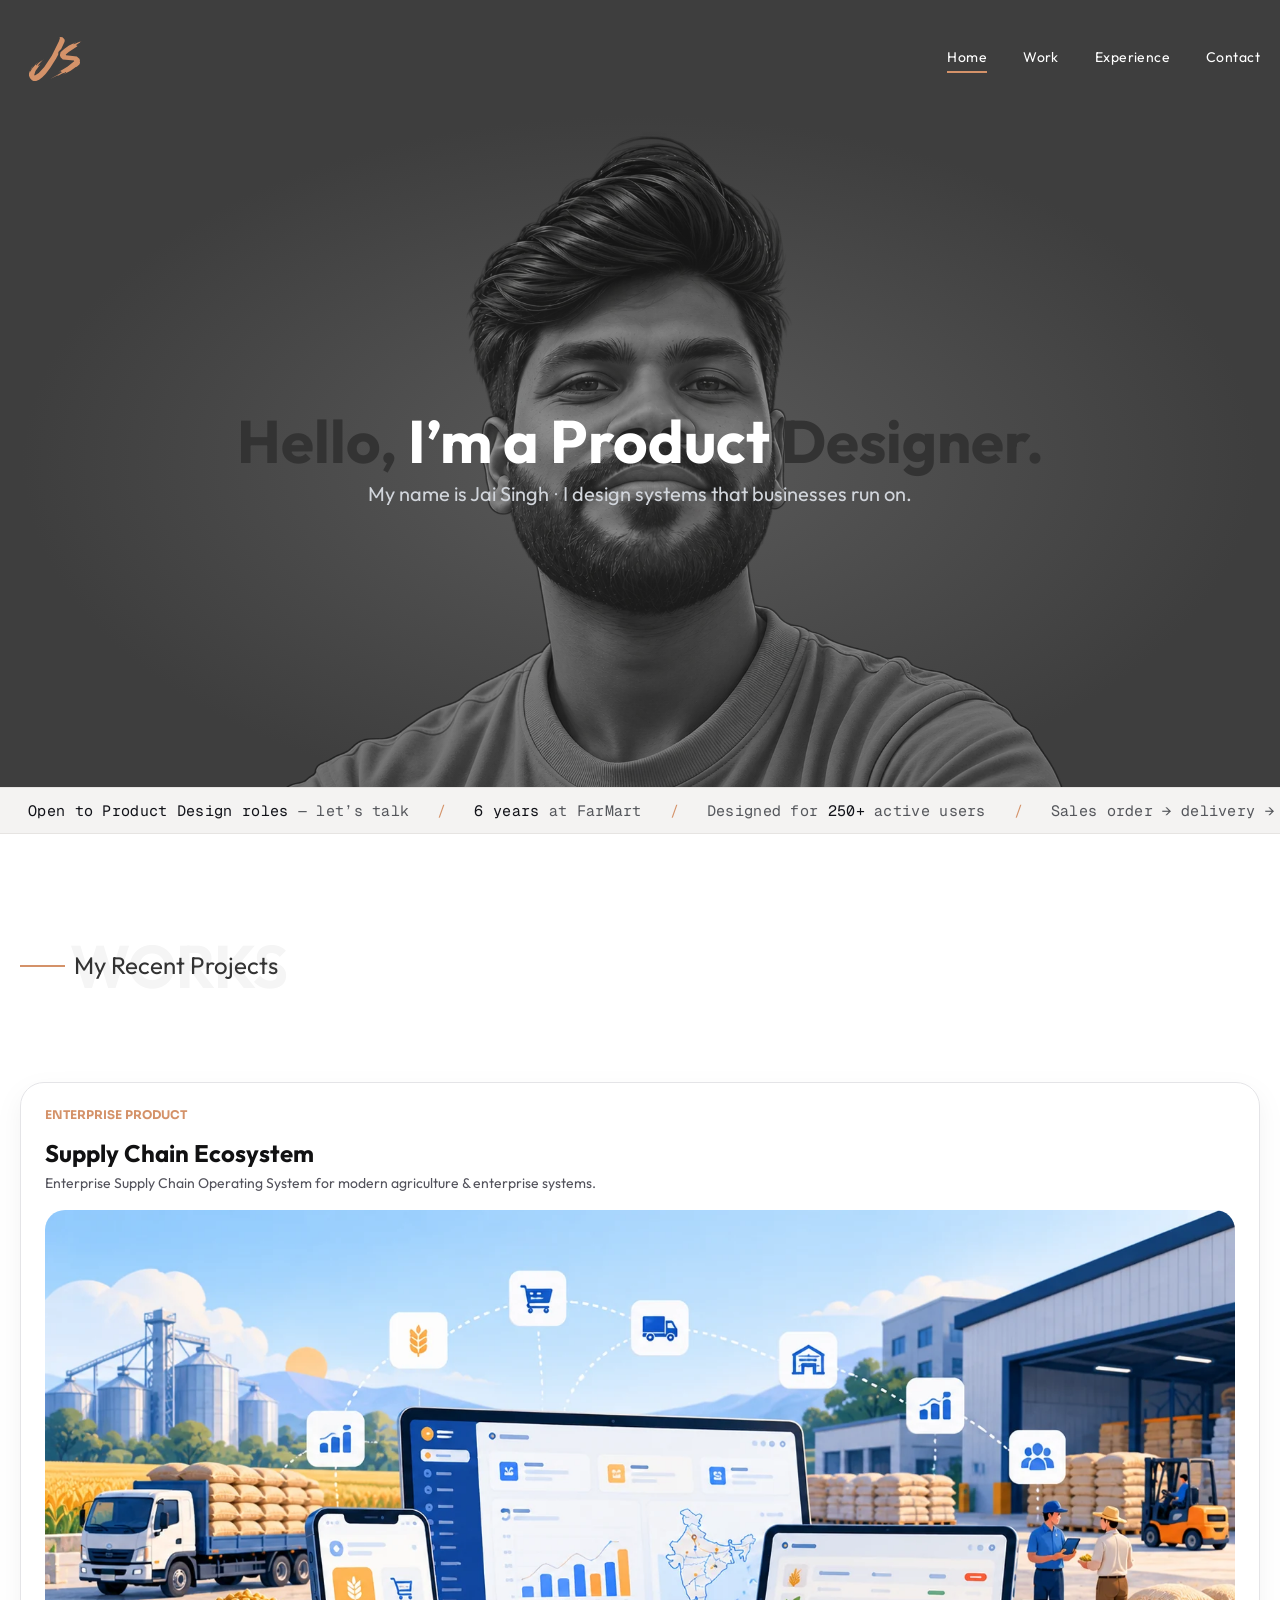
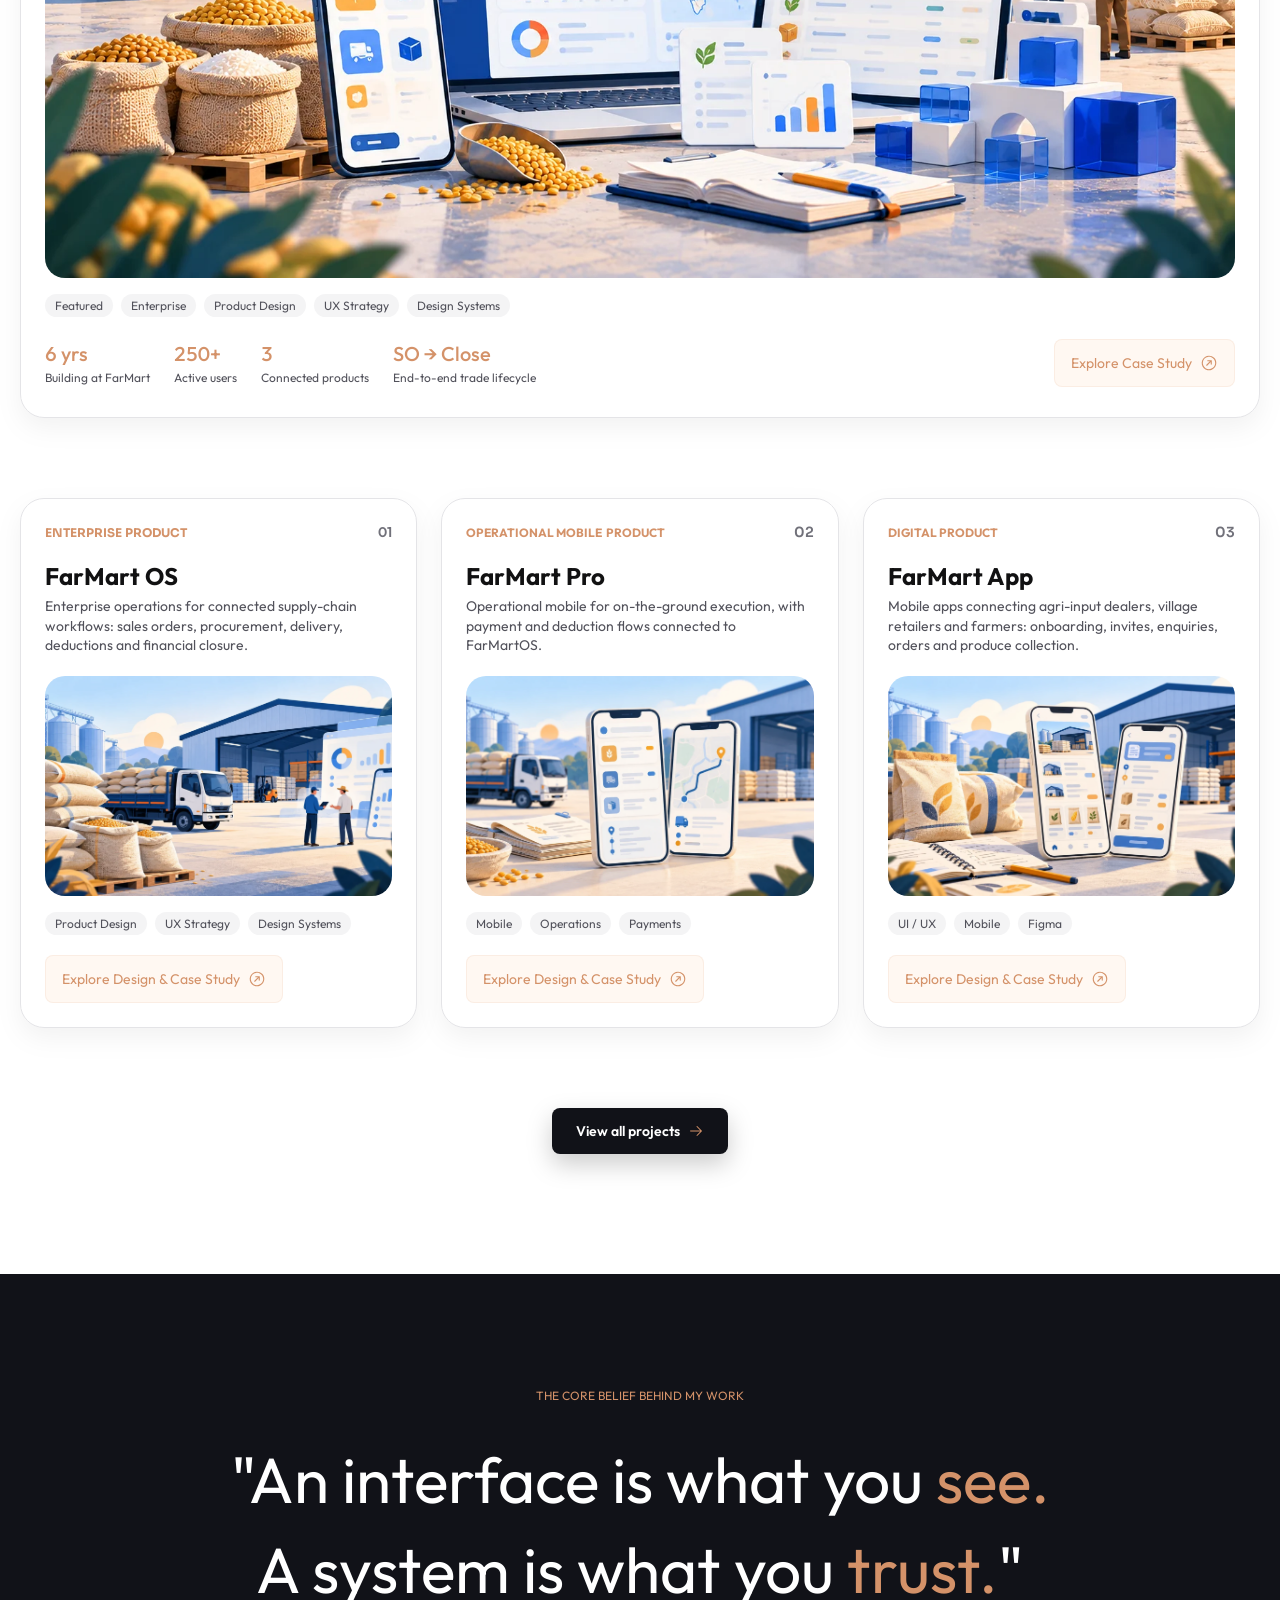
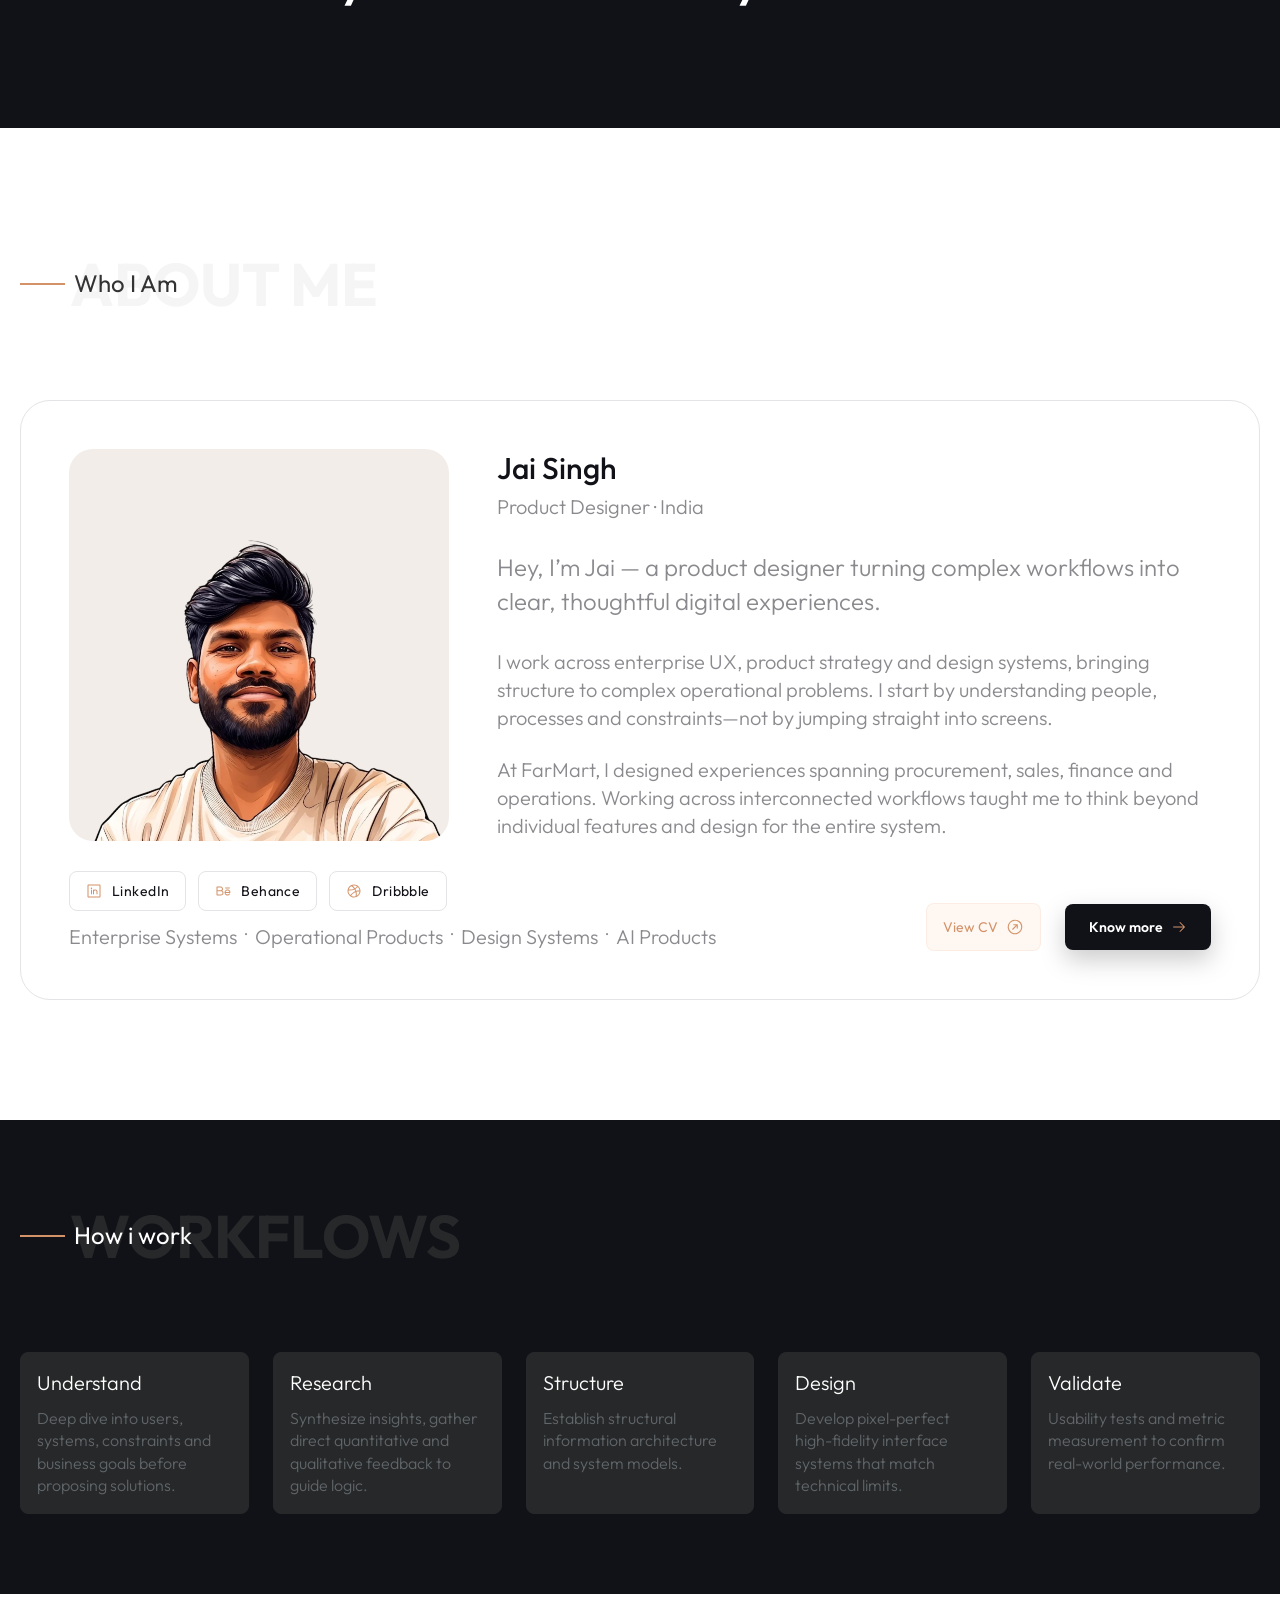
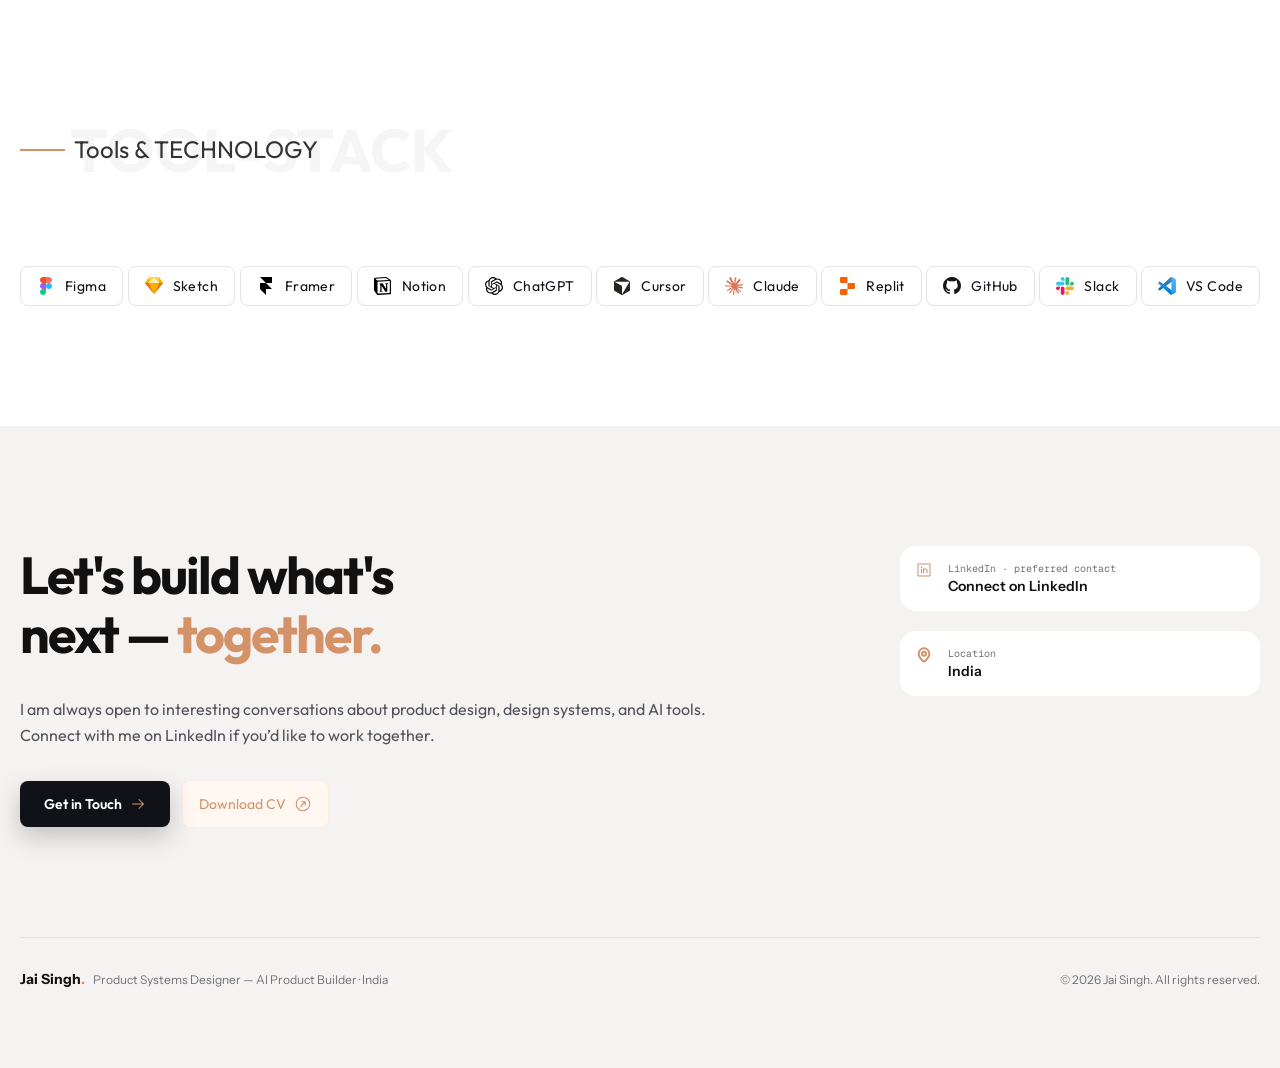
==== index.html @ 01c885a2 "Add files via upload" ====
<!doctype html><html><head><meta charset=utf8><meta name=viewport content="width=device-width,initial-scale=1,viewport-fit=cover"><style>:root{color-scheme:light;box-sizing:border-box;padding-top:env(safe-area-inset-top,0px);padding-bottom:env(safe-area-inset-bottom,0px)}html{scroll-padding-top:env(safe-area-inset-top,0px)}body{margin:0;padding:0;font:14px -apple-system,BlinkMacSystemFont,sans-serif;background:#fff;color:#000}img{max-width:100%}[hidden]:not([hidden=until-found i]){display:none!important}</style></head><body>
<title>Jai Singh Portfolio</title>
<meta name="claude:viewport-fit-sides" content="cover">
<meta name="description" content="Jai Singh — Product Designer. I design systems that businesses run on.">
<link rel="preconnect" href="https://fonts.googleapis.com">
<link rel="preconnect" href="https://fonts.gstatic.com" crossorigin>
<link rel="stylesheet" href="https://fonts.googleapis.com/css2?family=Outfit:wght@300;400;500;600;700&family=Sora:wght@600;700&family=Instrument+Sans:wght@400;600;700&family=Geist+Mono:wght@400&display=swap">
<style>
/* Layout: built 1:1 from the Figma "Desktop" frame (1440px). 1240px content column,
   120px between sections, full-bleed dark bands. Narrower screens reflow. */
:root {
  color-scheme: light;
  --white: #ffffff;
  --ink: #111218;
  --ink-2: #111112;
  --accent: #d49269;
  --accent-tint: #fff8f2;
  --accent-line: rgba(212,146,105,0.11);
  --hero-1: #5a5a5a;
  --hero-2: #3e3e3e;
  --hero-dim: #333333;
  --hero-sub: #d1d5db;
  --ghost: #f5f5f5;
  --ghost-dark: #272829;
  --text: #52525b;
  --muted: #71717a;
  --label: rgba(60,60,67,0.6);
  --line: #e4e4e7;
  --pill: #f4f4f5;
  --photo-bg: #f2ede9;
  --step-body: #606569;
  --footer-bg: #f5f3f1;

  --f-ui: "Outfit", "Helvetica Neue", Arial, sans-serif;
  --f-sora: "Sora", "Outfit", "Helvetica Neue", Arial, sans-serif;
  --f-inst: "Instrument Sans", "Helvetica Neue", Arial, sans-serif;
  --f-mono: "Geist Mono", ui-monospace, "SFMono-Regular", Menlo, monospace;

  --content: 1240px;
  --gap-section: 120px;
}

* { box-sizing: border-box; }
html { scroll-behavior: smooth; }
@media (prefers-reduced-motion: reduce) { html { scroll-behavior: auto; } * { transition: none !important; animation: none !important; } }
body { background: var(--white); color: var(--ink); font-family: var(--f-ui); overflow-x: hidden; -webkit-font-smoothing: antialiased; }
p { margin: 0; }
a { color: inherit; text-decoration: none; }
img { display: block; max-width: 100%; }
:focus-visible { outline: 2px solid var(--accent); outline-offset: 3px; border-radius: 4px; }

.wrap {
  width: 100%;
  max-width: calc(var(--content) + 2 * max(16px, env(safe-area-inset-left, 0px)));
  margin-inline: auto;
  padding-left: max(16px, env(safe-area-inset-left, 0px));
  padding-right: max(16px, env(safe-area-inset-right, 0px));
}

.page { display: flex; flex-direction: column; gap: var(--gap-section); position: relative; }

/* ---------- Hero ---------- */
.hero { position: relative; height: 810px; }
.hero-bg {
  position: absolute; inset: 0; overflow: hidden;
  background: radial-gradient(617.778px 347.5px at 50% 462.5px, var(--hero-1) 0%, var(--hero-2) 100%);
}
.hero-portrait {
  position: absolute; top: 132px; left: 50%; transform: translateX(-50%);
  width: 878px; height: 789px; max-width: none;
  object-fit: cover; mix-blend-mode: soft-light; pointer-events: none;
}
.header { position: relative; z-index: 2; padding-top: 30px; }
.header-inner { display: flex; align-items: center; justify-content: space-between; }
.logo { position: relative; width: 74px; height: 55px; flex-shrink: 0; }
.logo img { position: absolute; inset: 13.1% 15.93% 7.74% 11.95%; width: auto; height: auto; }
.logo img { width: calc(100% - 15.93% - 11.95%); height: calc(100% - 13.1% - 7.74%); }
.nav { display: flex; align-items: center; gap: 36px; }
.nav a {
  height: 30px; display: flex; align-items: center;
  font-size: 14px; letter-spacing: 0.42px; color: var(--white); text-transform: capitalize;
  border-bottom: 2px solid transparent; transition: border-color .2s, opacity .2s;
}
.nav a:hover { opacity: .8; }
.nav a.is-active { border-bottom-color: var(--accent); opacity: 1; }

.hero-text {
  position: absolute; z-index: 1; left: 0; right: 0; top: 405px;
  display: flex; flex-direction: column; align-items: center; text-align: center;
  padding-inline: 16px;
}
.hero-title { font-weight: 700; font-size: 60px; line-height: 1.2; color: var(--hero-dim); white-space: nowrap; margin: 0; }
.hero-title span { color: var(--white); }
.hero-sub {
  margin-top: 3px; display: flex; flex-wrap: wrap; justify-content: center; align-items: center; gap: 6px;
  color: var(--hero-sub); line-height: 1.4; font-size: 20px;
}
.hero-sub .dot { font-size: 16px; }

.ticker { position: absolute; z-index: 3; left: 0; right: 0; top: 787px; height: 47px; overflow: hidden; }
.ticker { background: #f4f3f2; border-block: 1px solid #e6e4e2; display: flex; align-items: center; }
.ticker-track { display: flex; flex-shrink: 0; width: max-content; animation: ticker-run 48s linear infinite; }
.ticker:hover .ticker-track { animation-play-state: paused; }
.ticker-group { display: flex; align-items: center; flex-shrink: 0; }
.ticker-item { font-family: var(--f-mono); font-size: 15px; letter-spacing: 0.3px; color: #55575c; white-space: nowrap; padding-inline: 28px; }
.ticker-item b { font-weight: 400; color: var(--ink); }
.ticker-sep { color: var(--accent); font-family: var(--f-mono); font-size: 15px; }
@keyframes ticker-run { from { transform: translateX(0); } to { transform: translateX(-50%); } }
@media (max-width: 600px) { .ticker-item { font-size: 13px; padding-inline: 18px; } }

/* ---------- Section heading (ghost word + line + subtitle) ---------- */
.sec-head { position: relative; height: 72px; overflow: visible; }
.sec-head .ghost { position: absolute; left: 50px; top: 0; font-weight: 700; font-size: 60px; line-height: 1.2; color: var(--ghost); white-space: nowrap; margin: 0; }
.sec-head .rule { position: absolute; left: 0; top: 35px; width: 45px; height: 2px; }
.sec-head .sub { position: absolute; left: 54px; top: 19px; font-size: 24px; line-height: 1.4; color: var(--hero-dim); white-space: nowrap; }
.dark .sec-head .ghost { color: var(--ghost-dark); }
.dark .sec-head .sub { color: var(--white); }

.stack-80 { display: flex; flex-direction: column; gap: 80px; }

/* ---------- Project cards ---------- */
.card {
  background: var(--white); border: 1px solid var(--line); border-radius: 24px; padding: 24px;
  filter: drop-shadow(0 10px 12px rgba(0,0,0,0.05));
}
.featured { display: flex; flex-direction: column; gap: 16px; }
.eyebrow { font-family: var(--f-ui); font-weight: 700; font-size: 12px; text-transform: uppercase; color: var(--accent); white-space: pre; }
.eyebrow.sora { font-family: var(--f-sora); }
.card-info { display: flex; flex-direction: column; gap: 6px; }
.card-title { font-weight: 700; font-size: 24px; color: var(--ink-2); margin: 0; }
.card-desc { font-size: 14px; line-height: 1.4; color: var(--text); }
.shot { border-radius: 20px; overflow: hidden; background: var(--pill); }
.shot img { width: 100%; height: 100%; object-fit: cover; transition: transform .5s ease; }
.card:hover .shot img { transform: scale(1.025); }
.shot-featured { aspect-ratio: 1191 / 669; max-width: 100%; }
.shot-sm { height: 220px; }
.tags { display: flex; flex-wrap: wrap; gap: 8px; }
.tag { background: var(--pill); padding: 4px 10px; border-radius: 100px; font-size: 12px; color: var(--text); white-space: nowrap; }

.featured-foot { display: flex; align-items: center; gap: 16px; }
.impact { flex: 1 0 0; min-width: 0; display: flex; flex-wrap: wrap; gap: 24px; padding-block: 8px; }
.impact div { display: flex; flex-direction: column; gap: 4px; white-space: nowrap; }
.impact b { font-weight: 500; font-size: 20px; color: var(--accent); }
.impact span { font-size: 12px; color: var(--text); }

.btn-soft {
  display: inline-flex; align-items: center; justify-content: center; gap: 8px; flex-shrink: 0;
  background: var(--accent-tint); border: 1px solid var(--accent-line); border-radius: 8px;
  padding: 14px 16px; font-size: 14px; color: var(--accent); white-space: nowrap;
  transition: background-color .2s, border-color .2s;
}
.btn-soft:hover { background: #fdeee1; border-color: rgba(212,146,105,0.35); }
.btn-soft img { width: 18px; height: 18px; transition: transform .2s; }
.btn-soft:hover img { transform: rotate(45deg); }

.btn-dark {
  display: inline-flex; align-items: center; justify-content: center; gap: 8px; flex-shrink: 0;
  background: var(--ink); border-radius: 8px; padding: 14px 24px;
  font-weight: 600; font-size: 14px; color: var(--white); white-space: nowrap;
  filter: drop-shadow(0 10px 12px rgba(0,0,0,0.2)); transition: transform .2s;
}
.btn-dark img { width: 16px; height: 16px; transition: transform .2s; }
.btn-dark:hover img { transform: translateX(3px); }
.btn-dark:active { transform: translateY(1px); }

.grid3 { display: grid; grid-template-columns: repeat(3, minmax(0,1fr)); gap: 24px; }
.grid3 .card { display: flex; flex-direction: column; justify-content: space-between; min-height: 530px; }
.card-head { display: flex; justify-content: space-between; align-items: center; }
.num { font-weight: 600; font-size: 14px; color: var(--muted); }
.num.sora { font-family: var(--f-sora); }
.media-block { display: flex; flex-direction: column; gap: 16px; }
.grid3 .btn-soft { align-self: flex-start; }
.center { display: flex; justify-content: center; }

/* ---------- Quote band ---------- */
.quote { background: var(--ink); min-height: 454px; display: flex; align-items: center; }
.quote .wrap { display: flex; flex-direction: column; align-items: center; gap: 32px; padding-block: 80px; text-align: center; }
.quote .label { font-size: 12px; text-transform: uppercase; color: var(--accent); }
.quote blockquote { margin: 0; font-size: 72px; line-height: 1.4; color: var(--white); text-wrap: balance; }
.quote blockquote em { font-style: normal; color: var(--accent); }

/* ---------- About ---------- */
.about-card { border: 1px solid var(--line); border-radius: 30px; padding: 48px; display: flex; flex-direction: column; gap: 30px; background: var(--white); }
.about-top { display: flex; gap: 48px; align-items: flex-start; }
.photo { position: relative; width: 380px; height: 392px; max-width: 100%; flex-shrink: 0; border-radius: 24px; overflow: hidden; background: var(--photo-bg); isolation: isolate; }
.photo-clip { position: absolute; top: 18px; left: 0; right: 0; bottom: 0; overflow: hidden; }
.photo-rot { position: absolute; left: -118.734px; top: -84.973px; width: 585.855px; height: 618.344px; display: flex; align-items: center; justify-content: center; }
.photo-rot > div { flex: none; width: 517.167px; height: 554.974px; border-radius: 28px; overflow: hidden; transform: rotate(7.58deg); position: relative; }
.photo-rot img { position: absolute; left: 0; top: -15.69%; width: 100%; height: 124.28%; max-width: none; }

.about-text { flex: 1 0 0; min-width: 0; display: flex; flex-direction: column; gap: 30px; }
.profile { display: flex; flex-direction: column; gap: 6px; }
.profile h3 { margin: 0; font-weight: 500; font-size: 30px; color: var(--ink); }
.profile p { font-weight: 300; font-size: 20px; line-height: 1.4; color: var(--label); }
.intro { font-weight: 300; font-size: 24px; line-height: 1.4; color: var(--label); }
.paras { display: flex; flex-direction: column; gap: 24px; font-weight: 300; font-size: 20px; line-height: 1.4; color: var(--label); }

.about-foot { display: flex; align-items: flex-end; justify-content: space-between; gap: 24px; }
.about-foot-left { flex: 1 0 0; min-width: 0; display: flex; flex-direction: column; gap: 12px; }
.socials { max-width: 100%; display: flex; flex-wrap: wrap; justify-content: flex-start; gap: 12px; }
.about-foot .cv-ctas { gap: 24px; flex-shrink: 0; }
.chip {
  display: inline-flex; align-items: center; gap: 10px; height: 40px; padding-inline: 16px;
  background: var(--white); border: 1px solid var(--line); border-radius: 8px;
  font-size: 14px; letter-spacing: 0.42px; color: var(--ink); text-transform: capitalize; white-space: nowrap;
  transition: border-color .2s;
}
a.chip:hover { border-color: var(--accent); }
.chip img { width: 16px; height: 16px; }
.focus-list { display: flex; flex-wrap: wrap; gap: 8px; line-height: 1.4; color: var(--label); }
.focus-list span { font-weight: 300; font-size: 20px; white-space: nowrap; }
.focus-list i { font-style: normal; font-size: 16px; }

/* ---------- Workflows band ---------- */
.dark { background: var(--ink); }
.dark > .wrap { padding-block: 80px; }
.steps { display: flex; gap: 24px; align-items: stretch; }
.step { flex: 1 0 0; min-width: 0; background: var(--ghost-dark); border: 1px solid var(--ghost-dark); border-radius: 8px; padding: 16px; display: flex; flex-direction: column; gap: 10px; font-weight: 300; line-height: 1.4; }
.step h4 { margin: 0; font-weight: 300; font-size: 24px; color: var(--white); }
.step p { font-size: 20px; color: var(--step-body); }

/* ---------- Tool stack ---------- */
.tools { display: flex; flex-wrap: wrap; justify-content: space-between; gap: 40px 4px; }

/* ---------- Footer ---------- */
.footer { background: var(--footer-bg); }
.footer > .wrap { padding-block: 120px 80px; display: flex; flex-direction: column; gap: 80px; }
.cta { display: flex; justify-content: space-between; align-items: flex-start; gap: 40px; }
.cta-left { width: 742px; max-width: 100%; display: flex; flex-direction: column; gap: 32px; align-items: flex-start; }
.cta h2 { margin: 0; font-family: var(--f-ui); font-weight: 700; font-size: 52px; line-height: 1.15; letter-spacing: -2px; color: var(--ink-2); text-wrap: balance; }
.cta h2 em { font-style: normal; color: var(--accent); }
.cta-copy { font-size: 16px; line-height: 1.6; color: var(--text); }
.contacts { width: 360px; max-width: 100%; display: flex; flex-direction: column; gap: 20px; flex-shrink: 0; }
.contact { background: var(--white); border-radius: 16px; padding: 16px; display: flex; gap: 16px; align-items: flex-start; }
.contact img { width: 16px; height: 16px; flex-shrink: 0; }
.contact div { display: flex; flex-direction: column; gap: 2px; min-width: 0; }
.contact small { font-family: var(--f-mono); font-size: 10px; color: var(--muted); }
a.contact { text-decoration: none; transition: box-shadow .2s; }
a.contact:hover { box-shadow: 0 0 0 1px var(--accent); }
.contact strong { font-family: var(--f-inst); font-weight: 600; font-size: 14px; color: var(--ink-2); overflow-wrap: anywhere; user-select: all; }
.bottom-bar { border-top: 1px solid var(--line); padding-top: 32px; display: flex; justify-content: space-between; align-items: center; gap: 12px 24px; flex-wrap: wrap; font-family: var(--f-inst); }
.bottom-bar .left { display: flex; gap: 8px; align-items: center; flex-wrap: wrap; }
.bottom-bar b { font-weight: 700; font-size: 14px; color: var(--ink-2); }
.bottom-bar b em { font-style: normal; color: var(--accent); }
.bottom-bar span { font-size: 12px; color: var(--muted); }

/* ---------- Motion (subtle; disabled by prefers-reduced-motion above) ---------- */
@keyframes rise { from { opacity: 0; transform: translateY(18px); } to { opacity: 1; transform: none; } }
@keyframes fade { from { opacity: 0; } to { opacity: 1; } }
@keyframes portrait-in { from { opacity: 0; transform: translateX(-50%) scale(1.04); } to { opacity: 1; transform: translateX(-50%) scale(1); } }
.header { animation: fade .9s ease both; }
.hero-portrait { animation: portrait-in 1.6s cubic-bezier(.2,.7,.2,1) both; }
.hero-title { animation: rise .9s cubic-bezier(.2,.7,.2,1) .25s both; }
.hero-sub { animation: rise .9s cubic-bezier(.2,.7,.2,1) .45s both; }
.ticker { animation: fade 1s ease .7s both; }
.reveal { opacity: 0; transform: translateY(22px); transition: opacity .8s cubic-bezier(.2,.7,.2,1), transform .8s cubic-bezier(.2,.7,.2,1); transition-delay: var(--d, 0ms); }
.reveal.in { opacity: 1; transform: none; }
.card { transition: transform .35s cubic-bezier(.2,.7,.2,1), opacity .8s cubic-bezier(.2,.7,.2,1); }
.card.reveal { transition: opacity .8s cubic-bezier(.2,.7,.2,1) var(--d, 0ms), transform .8s cubic-bezier(.2,.7,.2,1) var(--d, 0ms); }
.card.in:hover, .card:not(.reveal):hover { transform: translateY(-4px); transition-delay: 0ms; transition-duration: .35s; }
.step { transition: border-color .3s, background-color .3s; }
.step:hover { border-color: rgba(212,146,105,0.45); }
.tools .chip { transition: border-color .2s, transform .2s; }
.tools .chip:hover { border-color: var(--accent); }
.tools .chip { text-transform: none; }
.tools .chip img { width: 18px; height: 18px; object-fit: contain; }
.nav a { position: relative; }

/* ---------- CV actions ---------- */
.cv-ctas { display: flex; gap: 12px; flex-wrap: wrap; align-items: center; }
button.btn-soft { font-family: inherit; cursor: pointer; }
button.btn-soft[disabled] { opacity: .6; cursor: progress; }
.cv-status { font-size: 13px; color: var(--muted); min-height: 1em; margin-top: -16px; }

/* ---------- Responsive fixes (audit) ---------- */
.sec-head { max-width: 100%; overflow: hidden; }
@media (max-width: 380px) { .sec-head .ghost { font-size: 34px; top: 12px; } .sec-head .sub { font-size: 19px; } }

@media (max-width: 1280px) and (min-width: 901px) { .steps { display: grid !important; grid-template-columns: repeat(5, minmax(0, 1fr)); } .step { flex: none !important; } .step h4 { font-size: 20px; } .step p { font-size: 16px; } }
@media (max-width: 900px) { .steps { display: grid !important; grid-template-columns: minmax(0, 1fr); } .step { flex: none !important; } }

/* ---------- Narrower screens (not in the Figma frame; reflow only) ---------- */
@media (max-width: 1280px) {
  .steps { flex-wrap: wrap; }
  .step { flex: 1 1 200px; }
  .quote blockquote { font-size: clamp(30px, 5vw, 72px); }
}
@media (max-width: 1100px) {
  .about-top { flex-direction: column; }
  .grid3 { grid-template-columns: 1fr 1fr; }
  .featured-foot { flex-wrap: wrap; }
}
@media (max-width: 900px) {
  :root { --gap-section: 88px; }
  .hero { height: 640px; }
  .hero-portrait { width: min(878px, 130vw); height: auto; aspect-ratio: 878 / 789; top: 110px; }
  .hero-text { top: auto; bottom: 120px; }
  .hero-title { white-space: normal; font-size: clamp(34px, 6.6vw, 60px); text-wrap: balance; }
  .hero-sub { font-size: 17px; }
  .ticker { top: 617px; }
  .grid3 { grid-template-columns: minmax(0, 1fr); }
  .grid3 .btn-soft { white-space: normal; text-align: left; }
  .eyebrow { white-space: normal; }
  .grid3 .card { min-height: 0; gap: 24px; }
  .cta { flex-direction: column; }
  .cta h2 { font-size: clamp(36px, 7vw, 52px); letter-spacing: -1.5px; }
  .about-foot { flex-direction: column; align-items: flex-start; }
  .about-foot-left { flex: none; width: 100%; }
  .tools { justify-content: flex-start; gap: 12px 8px; }
}
@media (max-width: 600px) {
  .nav { gap: 12px; }
  .nav a { font-size: 12px; letter-spacing: 0.2px; }
  .logo { width: 56px; height: 42px; }
  .hero { height: 560px; }
  .ticker { top: 537px; }
  .sec-head .ghost { font-size: 44px; left: 40px; top: 6px; }
  .sec-head .sub { font-size: 21px; }
  .about-card { padding: 20px; border-radius: 24px; }
  .photo { width: 100%; }
  .intro { font-size: 20px; }
  .paras, .focus-list span, .profile p { font-size: 17px; }
  .step p { font-size: 17px; }
  .socials { justify-content: flex-start; }
  .dark > .wrap { padding-block: 64px; }
  .footer > .wrap { padding-block: 80px 48px; gap: 56px; }
  .card { padding: 18px; }
}
</style>

<div class="page" id="top">

  <!-- Hero -->
  <section class="hero" aria-label="Intro">
    <div class="hero-bg">
      <img class="hero-portrait" src="assets/hero-portrait.webp" alt="" width="878" height="789">
    </div>
    <header class="header wrap">
      <div class="header-inner">
        <a class="logo" href="#top" aria-label="Jai Singh — home"><img src="assets/logo.svg" alt=""></a>
        <nav class="nav" aria-label="Primary">
          <a href="#top" class="is-active" data-spy="top" aria-current="page">Home</a>
          <a href="#work" data-spy="work">Work</a>
          <a href="experience.html" data-spy="experience">Experience</a>
          <a href="#contact" data-spy="contact">Contact</a>
        </nav>
      </div>
    </header>
    <div class="hero-text">
      <h1 class="hero-title">Hello, <span>I’m a Product</span> Designer.</h1>
      <p class="hero-sub"><span>My name is Jai Singh</span><span class="dot">·</span><span>I design systems that businesses run on.</span></p>
    </div>
    <div class="ticker" role="marquee" aria-label="Open to Product Design roles — let’s talk / 6 years at FarMart / Designed for 250+ active users / Sales order → delivery → financial closure / Complex workflows, made clear / Design systems that scale / Enterprise UX for real operations / Systems over screens / Outcomes over outputs">
      <div class="ticker-track" aria-hidden="true">
        <div class="ticker-group"><span class="ticker-item"><b>Open to Product Design roles</b> — let’s talk</span><span class="ticker-sep">/</span><span class="ticker-item"><b>6 years</b> at FarMart</span><span class="ticker-sep">/</span><span class="ticker-item">Designed for <b>250+</b> active users</span><span class="ticker-sep">/</span><span class="ticker-item">Sales order → delivery → financial closure</span><span class="ticker-sep">/</span><span class="ticker-item">Complex workflows, made clear</span><span class="ticker-sep">/</span><span class="ticker-item">Design systems that scale</span><span class="ticker-sep">/</span><span class="ticker-item">Enterprise UX for real operations</span><span class="ticker-sep">/</span><span class="ticker-item">Systems over screens</span><span class="ticker-sep">/</span><span class="ticker-item">Outcomes over outputs</span><span class="ticker-sep">/</span></div><div class="ticker-group"><span class="ticker-item"><b>Open to Product Design roles</b> — let’s talk</span><span class="ticker-sep">/</span><span class="ticker-item"><b>6 years</b> at FarMart</span><span class="ticker-sep">/</span><span class="ticker-item">Designed for <b>250+</b> active users</span><span class="ticker-sep">/</span><span class="ticker-item">Sales order → delivery → financial closure</span><span class="ticker-sep">/</span><span class="ticker-item">Complex workflows, made clear</span><span class="ticker-sep">/</span><span class="ticker-item">Design systems that scale</span><span class="ticker-sep">/</span><span class="ticker-item">Enterprise UX for real operations</span><span class="ticker-sep">/</span><span class="ticker-item">Systems over screens</span><span class="ticker-sep">/</span><span class="ticker-item">Outcomes over outputs</span><span class="ticker-sep">/</span></div>
      </div>
    </div>
  </section>

  <!-- Works -->
  <section class="wrap stack-80" id="work">
    <div class="sec-head">
      <p class="ghost" aria-hidden="true">WORKS</p>
      <img class="rule" src="assets/line.svg" alt="">
      <h2 class="sub" style="margin:0;font-weight:400">My Recent Projects</h2>
    </div>

    <article class="card featured">
      <p class="eyebrow sora">Enterprise Product</p>
      <div class="card-info">
        <h3 class="card-title">Supply Chain Ecosystem</h3>
        <p class="card-desc">Enterprise Supply Chain Operating System for modern agriculture &amp; enterprise systems.</p>
      </div>
      <div class="shot shot-featured"><img src="assets/supply-chain.webp" alt="Supply chain ecosystem illustration: dashboards on laptop, tablet and phone in front of grain silos and a warehouse" width="1672" height="941" loading="lazy"></div>
      <div class="tags">
        <span class="tag">Featured</span><span class="tag">Enterprise</span><span class="tag">Product Design</span><span class="tag">UX Strategy</span><span class="tag">Design Systems</span>
      </div>
      <div class="featured-foot">
        <div class="impact">
          <div><b>6 yrs</b><span>Building at FarMart</span></div>
          <div><b>250+</b><span>Active users</span></div>
          <div><b>3</b><span>Connected products</span></div>
          <div><b>SO → Close</b><span>End-to-end trade lifecycle</span></div>
        </div>
        <a class="btn-soft" href="farmart-os.html">Explore Case Study <img src="assets/arrow-circle.svg" alt=""></a>
      </div>
    </article>

    <div class="grid3">
      <article class="card">
        <div class="card-head"><p class="eyebrow sora">Enterprise Product</p><span class="num">01</span></div>
        <div class="card-info">
          <h3 class="card-title">FarMart OS</h3>
          <p class="card-desc">Enterprise operations for connected supply-chain workflows: sales orders, procurement, delivery, deductions and financial closure.</p>
        </div>
        <div class="media-block">
          <div class="shot shot-sm"><img src="assets/farmart-os.webp" alt="FarMart OS illustration: warehouse loading bay with trucks and operators" width="1672" height="941" loading="lazy"></div>
          <div class="tags"><span class="tag">Product Design</span><span class="tag">UX Strategy</span><span class="tag">Design Systems</span></div>
        </div>
        <a class="btn-soft" href="farmart-os.html">Explore Design &amp; Case Study <img src="assets/arrow-circle-2.svg" alt=""></a>
      </article>

      <article class="card">
        <div class="card-head"><p class="eyebrow">Operational mobile  product</p><span class="num sora">02</span></div>
        <div class="card-info">
          <h3 class="card-title">FarMart Pro</h3>
          <p class="card-desc">Operational mobile for on-the-ground execution, with payment and deduction flows connected to FarMartOS.</p>
        </div>
        <div class="media-block">
          <div class="shot shot-sm"><img src="assets/farmart-pro.webp" alt="FarMart Pro illustration: two phones showing order and route screens" width="1672" height="941" loading="lazy"></div>
          <div class="tags"><span class="tag">Mobile</span><span class="tag">Operations</span><span class="tag">Payments</span></div>
        </div>
        <a class="btn-soft" href="farmart-pro.html">Explore Design &amp; Case Study <img src="assets/arrow-circle.svg" alt=""></a>
      </article>

      <article class="card">
        <div class="card-head"><p class="eyebrow">Digital Product</p><span class="num sora">03</span></div>
        <div class="card-info">
          <h3 class="card-title">FarMart App</h3>
          <p class="card-desc">Mobile apps connecting agri-input dealers, village retailers and farmers: onboarding, invites, enquiries, orders and produce collection.</p>
        </div>
        <div class="media-block">
          <div class="shot shot-sm"><img src="assets/farmart-app.webp" alt="FarMart App illustration: phones showing product catalogue beside seed sacks" width="1672" height="941" loading="lazy"></div>
          <div class="tags"><span class="tag">UI / UX</span><span class="tag">Mobile</span><span class="tag">Figma</span></div>
        </div>
        <a class="btn-soft" href="farmart-app.html">Explore Design &amp; Case Study <img src="assets/arrow-circle.svg" alt=""></a>
      </article>
    </div>

    <div class="center"><a class="btn-dark" href="#work">View all projects <img src="assets/arrow-right.svg" alt=""></a></div>
  </section>

  <!-- Quote -->
  <section class="quote" aria-label="Core belief">
    <div class="wrap">
      <p class="label">THE CORE BELIEF BEHIND My WORK</p>
      <blockquote>"An interface is what you <em>see.</em><br>A system is what you <em>trust.</em>"</blockquote>
    </div>
  </section>

  <!-- About -->
  <section class="wrap stack-80" id="about">
    <div class="sec-head">
      <p class="ghost" aria-hidden="true">ABOUT ME</p>
      <img class="rule" src="assets/line.svg" alt="">
      <h2 class="sub" style="margin:0;font-weight:400">Who I Am</h2>
    </div>
    <div class="about-card">
      <div class="about-top">
        <div class="photo">
          <div class="photo-clip">
            <div class="photo-rot"><div><img src="assets/about-photo.webp" alt="Illustrated portrait of Jai Singh" loading="lazy"></div></div>
          </div>
        </div>
        <div class="about-text">
          <div class="profile">
            <h3>Jai Singh</h3>
            <p>Product Designer · India</p>
          </div>
          <p class="intro">Hey, I’m Jai — a product designer turning complex workflows into clear, thoughtful digital experiences.</p>
          <div class="paras">
            <p>I work across enterprise UX, product strategy and design systems, bringing structure to complex operational problems. I start by understanding people, processes and constraints—not by jumping straight into screens.</p>
            <p>At FarMart, I designed experiences spanning procurement, sales, finance and operations. Working across interconnected workflows taught me to think beyond individual features and design for the entire system.</p>
            <!-- In the Figma frame this paragraph is clipped out of view by the 392px text box. Remove `hidden` to show it. -->
            <p hidden>Now I’m exploring how AI can strengthen research, design-system workflows and product development through projects like InterfaceOS and DesignOS.</p>
          </div>
        </div>
      </div>
      <div class="about-foot">
        <div class="about-foot-left">
          <div class="socials">
            <a class="chip" href="https://www.linkedin.com/in/jai-singh-639511173/" target="_blank" rel="noopener noreferrer"><img src="assets/linkedin.svg" alt="">LinkedIn</a>
            <a class="chip" href="https://www.behance.net/just03jaif1e6" target="_blank" rel="noopener noreferrer"><img src="assets/behance.svg" alt="">Behance</a>
            <a class="chip" href="https://dribbble.com/Jai03" target="_blank" rel="noopener noreferrer"><img src="assets/dribbble.svg" alt="">Dribbble</a>
          </div>
          <div class="focus-list">
            <span>Enterprise Systems</span><i>·</i><span>Operational Products</span><i>·</i><span>Design Systems</span><i>·</i><span>AI Products</span>
          </div>
        </div>
        <div class="cv-ctas"><a class="btn-soft" href="cv.html">View CV <img src="assets/arrow-circle.svg" alt=""></a><a class="btn-dark" href="experience.html">Know more <img src="assets/arrow-right.svg" alt=""></a></div>
      </div>
    </div>
  </section>

  <!-- Workflows -->
  <section class="dark" aria-label="How I work">
    <div class="wrap stack-80">
      <div class="sec-head">
        <p class="ghost" aria-hidden="true">WORKFLOWS</p>
        <img class="rule" src="assets/line.svg" alt="">
        <h2 class="sub" style="margin:0;font-weight:400">How i work</h2>
      </div>
      <div class="steps">
        <div class="step"><h4>Understand</h4><p>Deep dive into users, systems, constraints and business goals before proposing solutions.</p></div>
        <div class="step"><h4>Research</h4><p>Synthesize insights, gather direct quantitative and qualitative feedback to guide logic.</p></div>
        <div class="step"><h4>Structure</h4><p>Establish structural information architecture and system models.</p></div>
        <div class="step"><h4>Design</h4><p>Develop pixel-perfect high-fidelity interface systems that match technical limits.</p></div>
        <div class="step"><h4>Validate</h4><p>Usability tests and metric measurement to confirm real-world performance.</p></div>
      </div>
    </div>
  </section>

  <!-- Tool stack -->
  <section class="wrap stack-80" aria-label="Tools and technology">
    <div class="sec-head">
      <p class="ghost" aria-hidden="true">TOOL-STACK</p>
      <img class="rule" src="assets/line.svg" alt="">
      <h2 class="sub" style="margin:0;font-weight:400">Tools &amp; TECHNOLOGY</h2>
    </div>
    <div class="tools">
      <span class="chip"><img src="assets/tools/figma.svg" alt="">Figma</span>
      <span class="chip"><img src="assets/tools/sketch.svg" alt="">Sketch</span>
      <span class="chip"><img src="assets/tools/framer.svg" alt="">Framer</span>
      <span class="chip"><img src="assets/tools/notion.svg" alt="">Notion</span>
      <span class="chip"><img src="assets/tools/chatgpt.svg" alt="">ChatGPT</span>
      <span class="chip"><img src="assets/tools/cursor.svg" alt="">Cursor</span>
      <span class="chip"><img src="assets/tools/claude.svg" alt="">Claude</span>
      <span class="chip"><img src="assets/tools/replit.svg" alt="">Replit</span>
      <span class="chip"><img src="assets/tools/github.svg" alt="">GitHub</span>
      <span class="chip"><img src="assets/tools/slack.svg" alt="">Slack</span>
      <span class="chip"><img src="assets/tools/vscode.svg" alt="">VS Code</span>
    </div>
  </section>

  <!-- Footer / contact -->
  <footer class="footer" id="contact">
    <div class="wrap">
      <div class="cta">
        <div class="cta-left">
          <h2>Let's build what's next — <em>together.</em></h2>
          <p class="cta-copy">I am always open to interesting conversations about product design, design systems, and AI tools. Connect with me on LinkedIn if you’d like to work together.</p>
          <div class="cv-ctas"><a class="btn-dark" href="https://www.linkedin.com/in/jai-singh-639511173/" target="_blank" rel="noopener noreferrer">Get in Touch <img src="assets/arrow-right.svg" alt=""></a><button type="button" class="btn-soft" data-cv-download>Download CV <img src="assets/arrow-circle.svg" alt=""></button></div><p class="cv-status" role="status" aria-live="polite"></p>
        </div>
        <div class="contacts">
          <a class="contact" href="https://www.linkedin.com/in/jai-singh-639511173/" target="_blank" rel="noopener noreferrer"><img src="assets/linkedin.svg" alt=""><div><small>LinkedIn · preferred contact</small><strong>Connect on LinkedIn</strong></div></a>
          <div class="contact"><img src="assets/map-pin.svg" alt=""><div><small>Location</small><strong>India</strong></div></div>
        </div>
      </div>
      <div class="bottom-bar">
        <div class="left"><b>Jai Singh<em>.</em></b><span>Product Systems Designer — AI Product Builder · India</span></div>
        <span>© 2026 Jai Singh. All rights reserved.</span>
      </div>
    </div>
  </footer>
</div>

<script>
(function () {
  /* Active tab follows scroll position. #top wraps the whole page, so it can't be
     observed like the others: Home stays active until the Work section reaches
     40% of the viewport; Contact wins once you hit the bottom of the page. */
  var links = Array.prototype.slice.call(document.querySelectorAll('.nav a'));
  function setActive(id) {
    links.forEach(function (a) {
      var on = a.getAttribute('data-spy') === id;
      a.classList.toggle('is-active', on);
      if (on) a.setAttribute('aria-current', 'page'); else a.removeAttribute('aria-current');
    });
  }
  var order = ['work', 'about', 'contact'];
  function update() {
    var line = window.innerHeight * 0.4, current = 'top';
    order.forEach(function (id) {
      var el = document.getElementById(id);
      if (el && el.getBoundingClientRect().top <= line) current = id;
    });
    if (window.innerHeight + window.scrollY >= document.documentElement.scrollHeight - 4) current = 'contact';
    setActive(current);
  }
  var ticking = false;
  window.addEventListener('scroll', function () {
    if (ticking) return; ticking = true;
    requestAnimationFrame(function () { ticking = false; update(); });
  }, { passive: true });
  window.addEventListener('resize', update);
  update();
})();

/* Scroll reveal + count-up. Skipped entirely for reduced motion; only applied to
   elements below the fold so nothing visible at load ever flickers. */
(function () {
  if (!('IntersectionObserver' in window)) return;
  if (window.matchMedia && matchMedia('(prefers-reduced-motion: reduce)').matches) return;
  var groups = [
    ['.sec-head', 0], ['.featured', 0], ['.grid3 .card', 110], ['.center', 0],
    ['.quote .label', 0], ['.quote blockquote', 0], ['.about-card', 0],
    ['.step', 90], ['.tools .chip', 35], ['.cta-left', 0], ['.contacts', 120], ['.bottom-bar', 0]
  ];
  var vh = window.innerHeight;
  var io = new IntersectionObserver(function (entries) {
    entries.forEach(function (e) {
      if (!e.isIntersecting) return;
      e.target.classList.add('in');
      io.unobserve(e.target);
      if (e.target.classList.contains('featured')) countUp(e.target);
    });
  }, { rootMargin: '0px 0px -8% 0px', threshold: 0.08 });
  groups.forEach(function (g) {
    var els = document.querySelectorAll(g[0]);
    Array.prototype.forEach.call(els, function (el, i) {
      if (el.getBoundingClientRect().top < vh) return;
      el.style.setProperty('--d', (i * g[1]) + 'ms');
      el.classList.add('reveal');
      io.observe(el);
    });
  });
  function countUp(root) {
    Array.prototype.forEach.call(root.querySelectorAll('.impact b'), function (b) {
      var m = b.textContent.match(/^(\d+)(.*)$/); if (!m) return;
      var end = +m[1], suffix = m[2], t0 = null, dur = 1200;
      b.style.fontVariantNumeric = 'tabular-nums';
      function tick(t) {
        if (!t0) t0 = t;
        var p = Math.min((t - t0) / dur, 1), eased = 1 - Math.pow(1 - p, 3);
        b.textContent = Math.round(end * eased) + suffix;
        if (p < 1) requestAnimationFrame(tick);
      }
      b.textContent = '0' + suffix;
      requestAnimationFrame(tick);
    });
  }
})();

/* Download CV: the viewer's download capability when available, else open the PDF. */
(function () {
  var PDF = 'assets/cv/Jai_Singh_CV.pdf';
  var btns = Array.prototype.slice.call(document.querySelectorAll('[data-cv-download]'));
  var status = document.querySelector('.cv-status');
  var dl = null;
  function say(t) { if (status) status.textContent = t; }
  if (window.claude && typeof window.claude.use === 'function') {
    window.claude.use('downloads').then(function (d) { dl = d; }).catch(function () { dl = null; });
  }
  btns.forEach(function (btn) {
    btn.addEventListener('click', function () {
      if (!dl) { window.open(PDF, '_blank', 'noopener'); return; }
      btn.disabled = true; say('Preparing PDF…');
      fetch(PDF).then(function (r) { if (!r.ok) throw new Error('fetch'); return r.blob(); })
        .then(function (blob) { return dl.save({ filename: 'Jai_Singh_CV.pdf', data: blob }); })
        .then(function () { say('Saved.'); })
        .catch(function (e) {
          var c = e && e.code;
          if (c === 'declined') say('');
          else if (c === 'rate_limited') say('A save prompt is already open.');
          else { say('Download isn’t available here. Opening the PDF instead.'); window.open(PDF, '_blank', 'noopener'); }
        })
        .then(function () { btn.disabled = false; });
    });
  });
})();
</script>

</body></html>
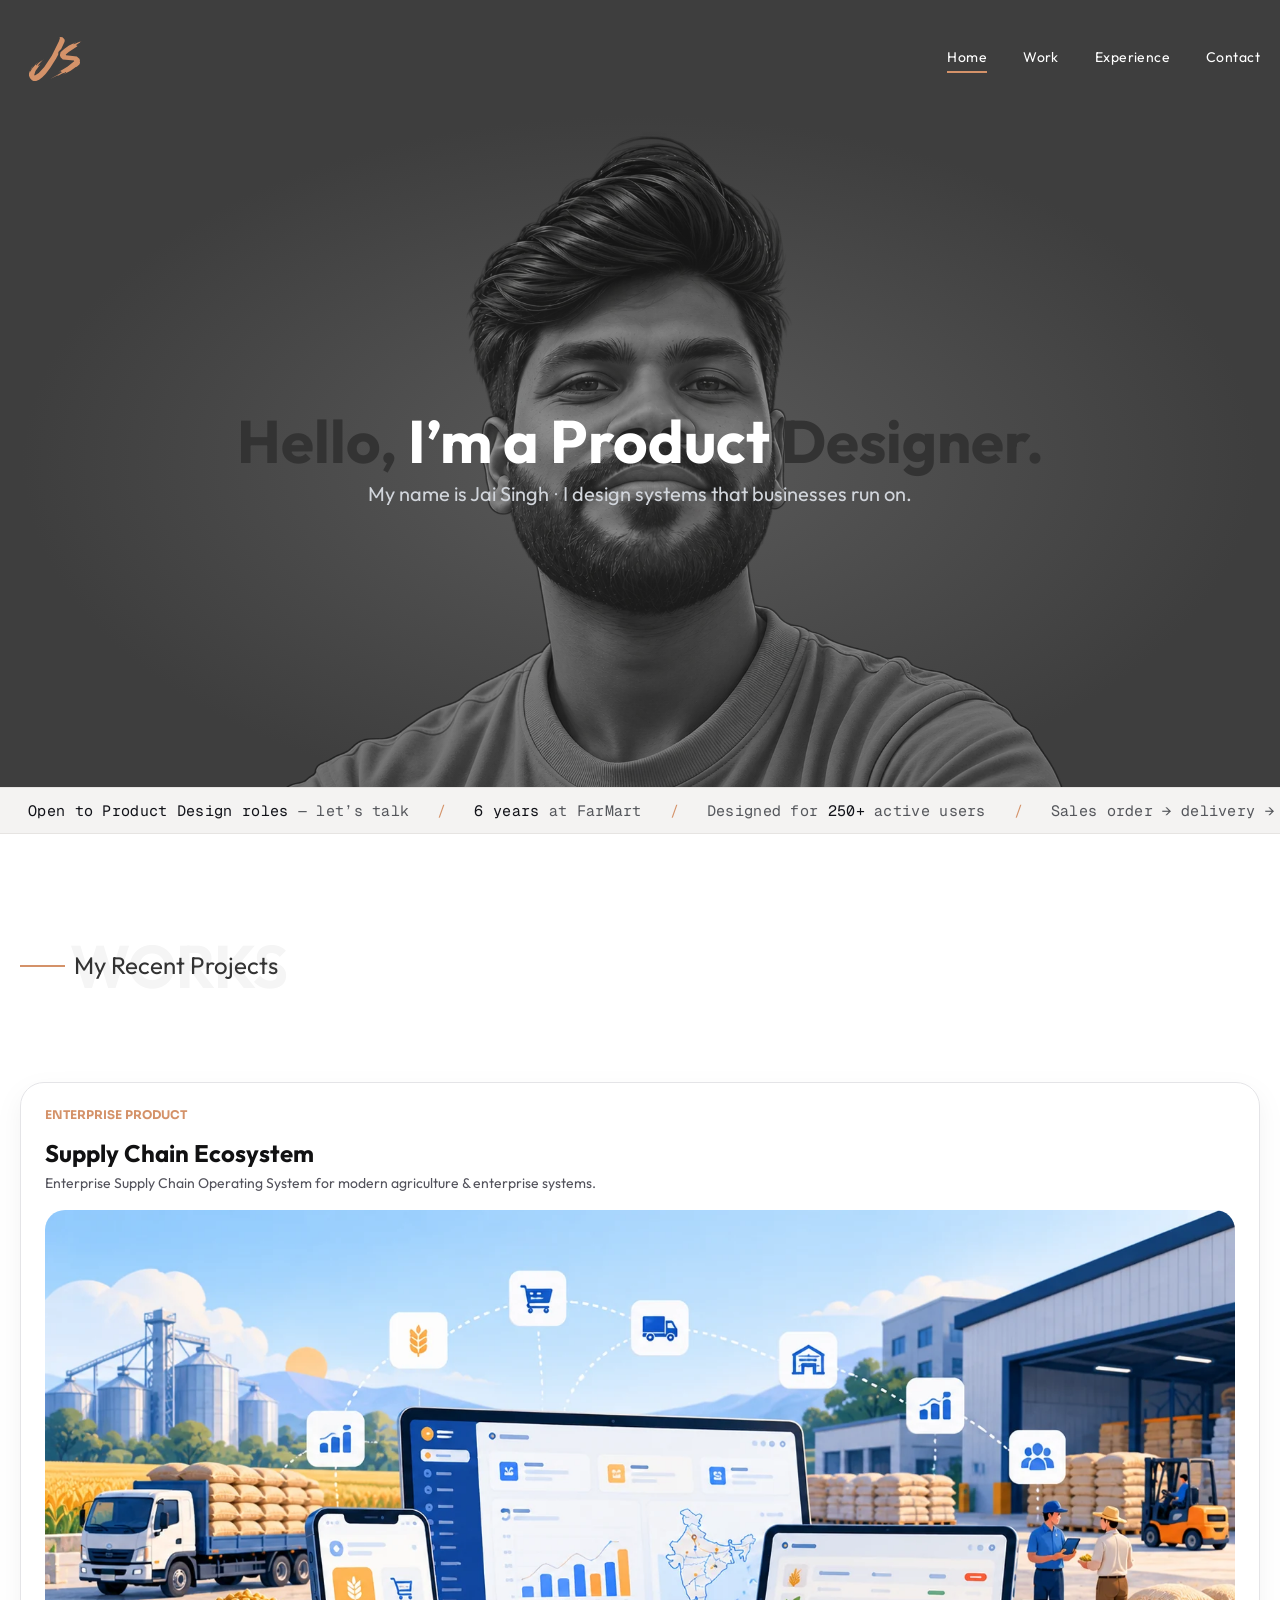
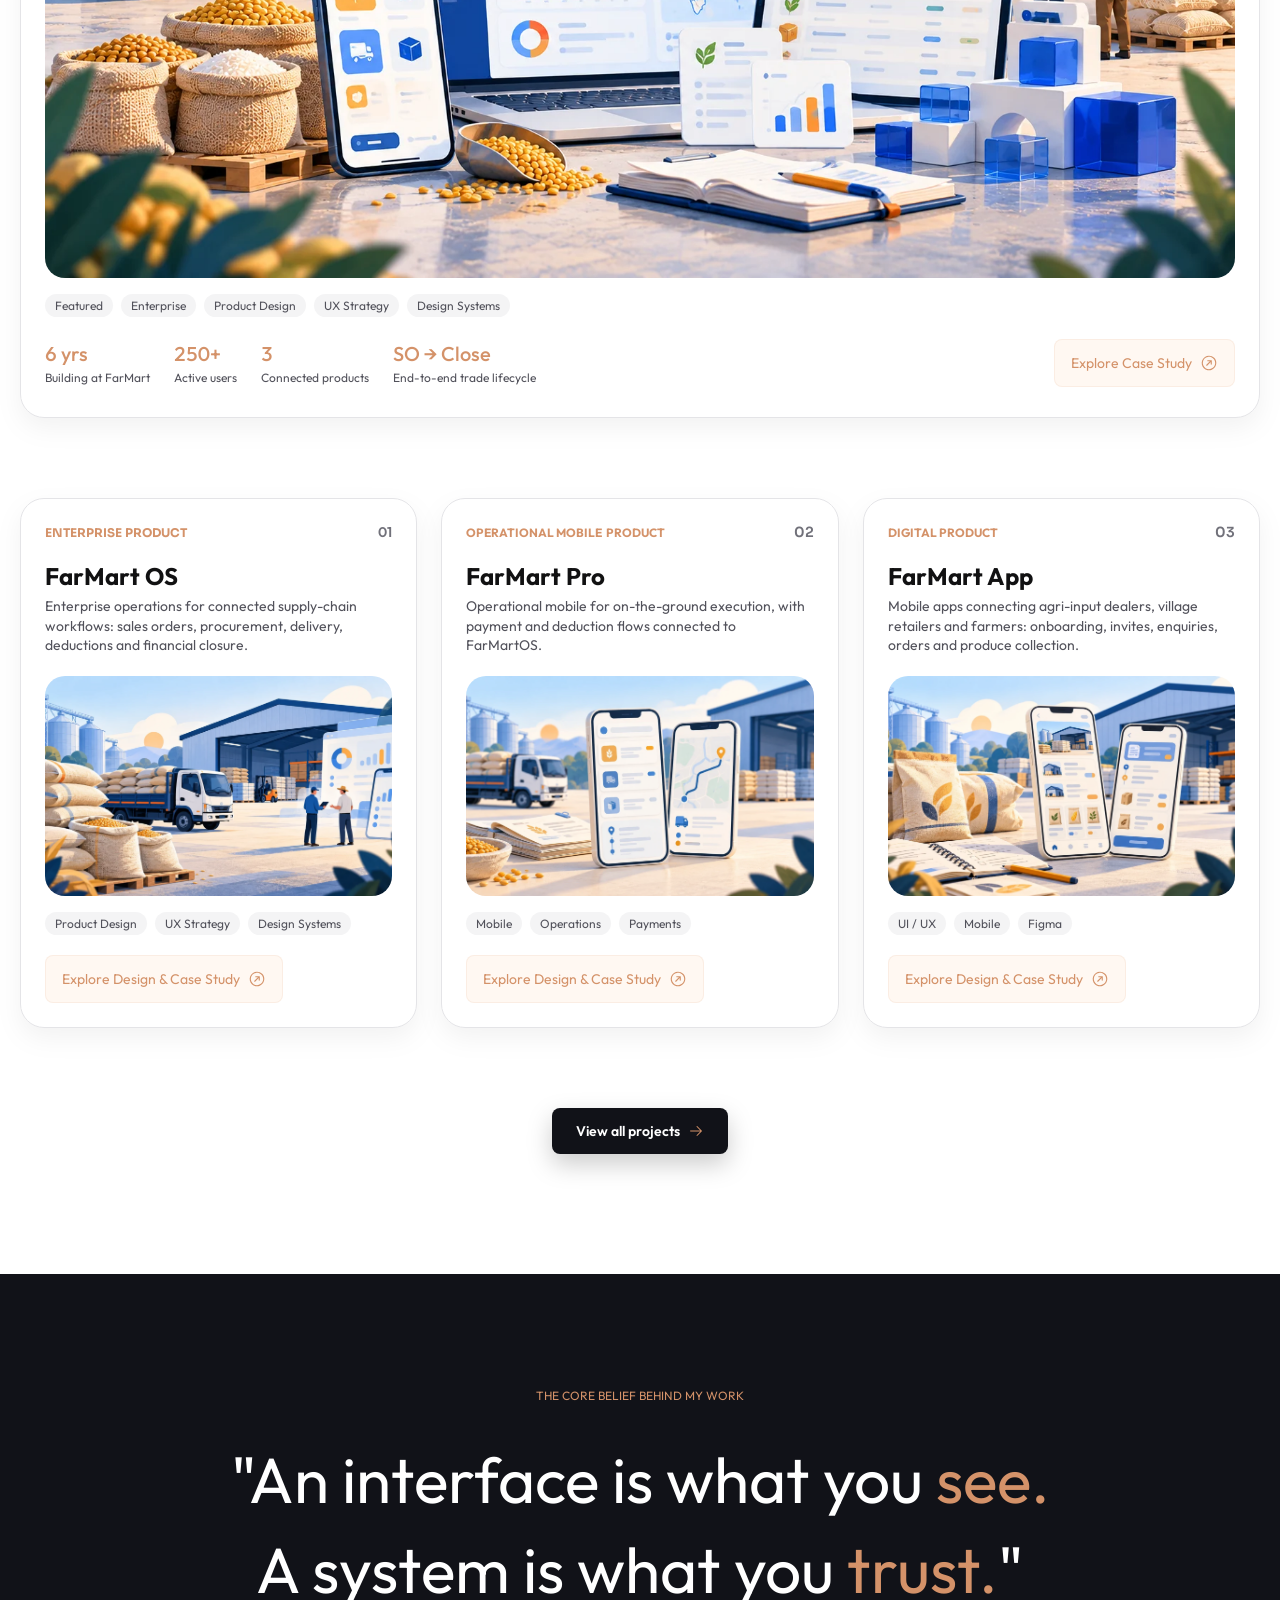
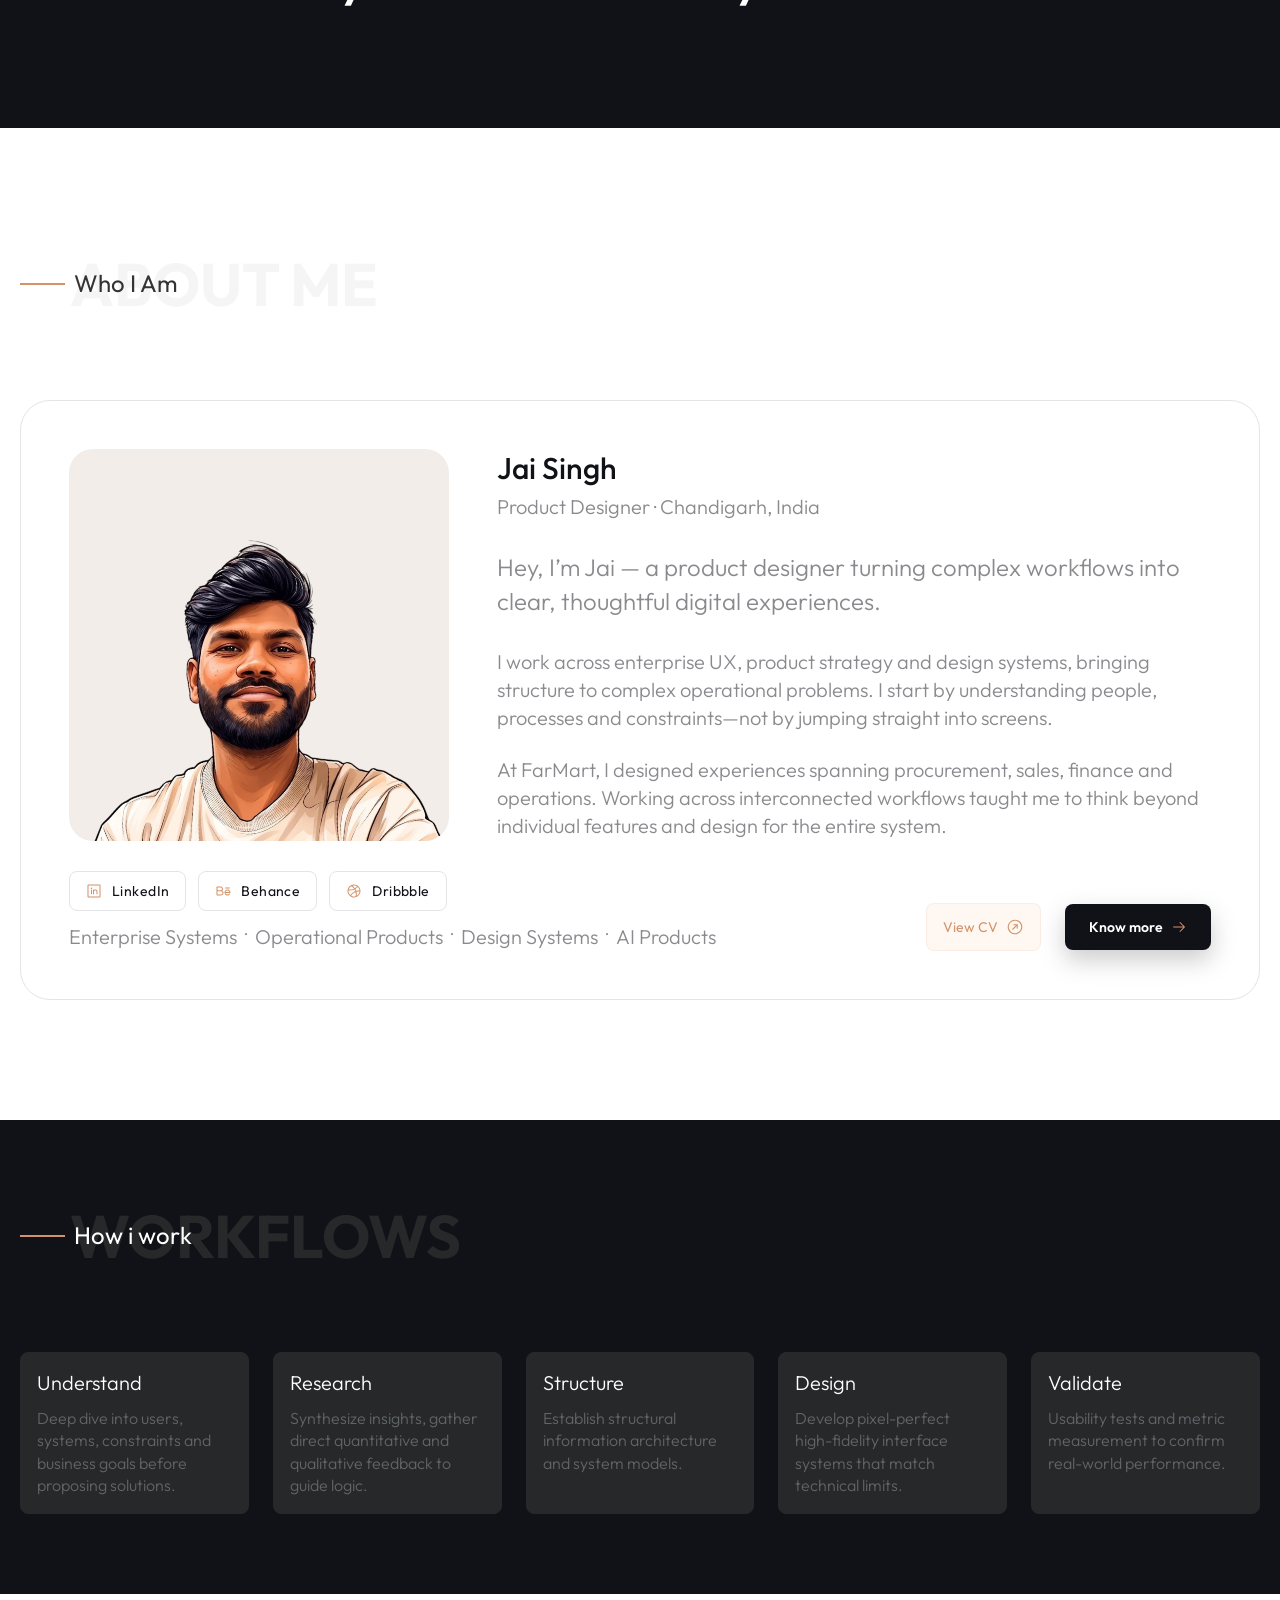
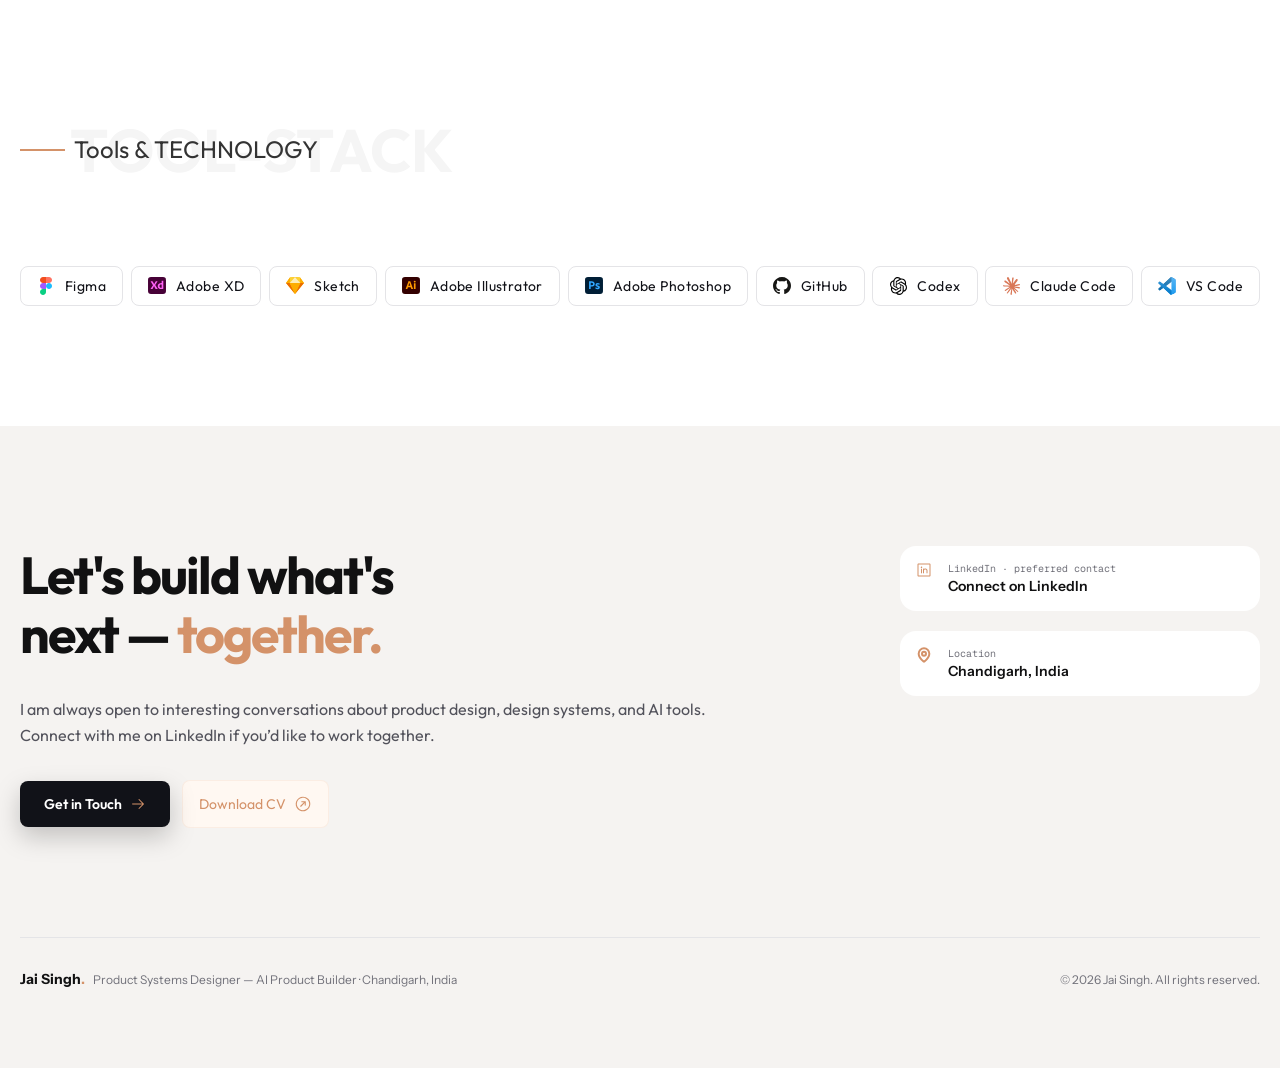
==== commit be7493e4: "Match tools to CV, set location to Chandigarh, update CV PDF Co-Authored-By: Claude Sonnet 5 <norepl" ====
--- a/index.html
+++ b/index.html
@@ -186,7 +186,7 @@
 .photo-clip { position: absolute; top: 18px; left: 0; right: 0; bottom: 0; overflow: hidden; }
 .photo-rot { position: absolute; left: -118.734px; top: -84.973px; width: 585.855px; height: 618.344px; display: flex; align-items: center; justify-content: center; }
 .photo-rot > div { flex: none; width: 517.167px; height: 554.974px; border-radius: 28px; overflow: hidden; transform: rotate(7.58deg); position: relative; }
-.photo-rot img { position: absolute; left: 0; top: -15.69%; width: 100%; height: 124.28%; max-width: none; }
+.photo-rot img { position: absolute; left: 0; top: -15.69%; width: 100%; height: 124.28%; max-width: none; object-fit: cover; }
 
 .about-text { flex: 1 0 0; min-width: 0; display: flex; flex-direction: column; gap: 30px; }
 .profile { display: flex; flex-direction: column; gap: 6px; }
@@ -427,7 +427,7 @@
       </article>
     </div>
 
-    <div class="center"><a class="btn-dark" href="#work">View all projects <img src="assets/arrow-right.svg" alt=""></a></div>
+    <div class="center"><a class="btn-dark" href="projects.html">View all projects <img src="assets/arrow-right.svg" alt=""></a></div>
   </section>
 
   <!-- Quote -->
@@ -455,7 +455,7 @@
         <div class="about-text">
           <div class="profile">
             <h3>Jai Singh</h3>
-            <p>Product Designer · India</p>
+            <p>Product Designer · Chandigarh, India</p>
           </div>
           <p class="intro">Hey, I’m Jai — a product designer turning complex workflows into clear, thoughtful digital experiences.</p>
           <div class="paras">
@@ -509,15 +509,13 @@
     </div>
     <div class="tools">
       <span class="chip"><img src="assets/tools/figma.svg" alt="">Figma</span>
+      <span class="chip"><img src="assets/tools/adobe-xd.svg" alt="">Adobe XD</span>
       <span class="chip"><img src="assets/tools/sketch.svg" alt="">Sketch</span>
-      <span class="chip"><img src="assets/tools/framer.svg" alt="">Framer</span>
-      <span class="chip"><img src="assets/tools/notion.svg" alt="">Notion</span>
-      <span class="chip"><img src="assets/tools/chatgpt.svg" alt="">ChatGPT</span>
-      <span class="chip"><img src="assets/tools/cursor.svg" alt="">Cursor</span>
-      <span class="chip"><img src="assets/tools/claude.svg" alt="">Claude</span>
-      <span class="chip"><img src="assets/tools/replit.svg" alt="">Replit</span>
+      <span class="chip"><img src="assets/tools/illustrator.svg" alt="">Adobe Illustrator</span>
+      <span class="chip"><img src="assets/tools/photoshop.svg" alt="">Adobe Photoshop</span>
       <span class="chip"><img src="assets/tools/github.svg" alt="">GitHub</span>
-      <span class="chip"><img src="assets/tools/slack.svg" alt="">Slack</span>
+      <span class="chip"><img src="assets/tools/chatgpt.svg" alt="">Codex</span>
+      <span class="chip"><img src="assets/tools/claude.svg" alt="">Claude Code</span>
       <span class="chip"><img src="assets/tools/vscode.svg" alt="">VS Code</span>
     </div>
   </section>
@@ -533,11 +531,11 @@
         </div>
         <div class="contacts">
           <a class="contact" href="https://www.linkedin.com/in/jai-singh-639511173/" target="_blank" rel="noopener noreferrer"><img src="assets/linkedin.svg" alt=""><div><small>LinkedIn · preferred contact</small><strong>Connect on LinkedIn</strong></div></a>
-          <div class="contact"><img src="assets/map-pin.svg" alt=""><div><small>Location</small><strong>India</strong></div></div>
+          <div class="contact"><img src="assets/map-pin.svg" alt=""><div><small>Location</small><strong>Chandigarh, India</strong></div></div>
         </div>
       </div>
       <div class="bottom-bar">
-        <div class="left"><b>Jai Singh<em>.</em></b><span>Product Systems Designer — AI Product Builder · India</span></div>
+        <div class="left"><b>Jai Singh<em>.</em></b><span>Product Systems Designer — AI Product Builder · Chandigarh, India</span></div>
         <span>© 2026 Jai Singh. All rights reserved.</span>
       </div>
     </div>
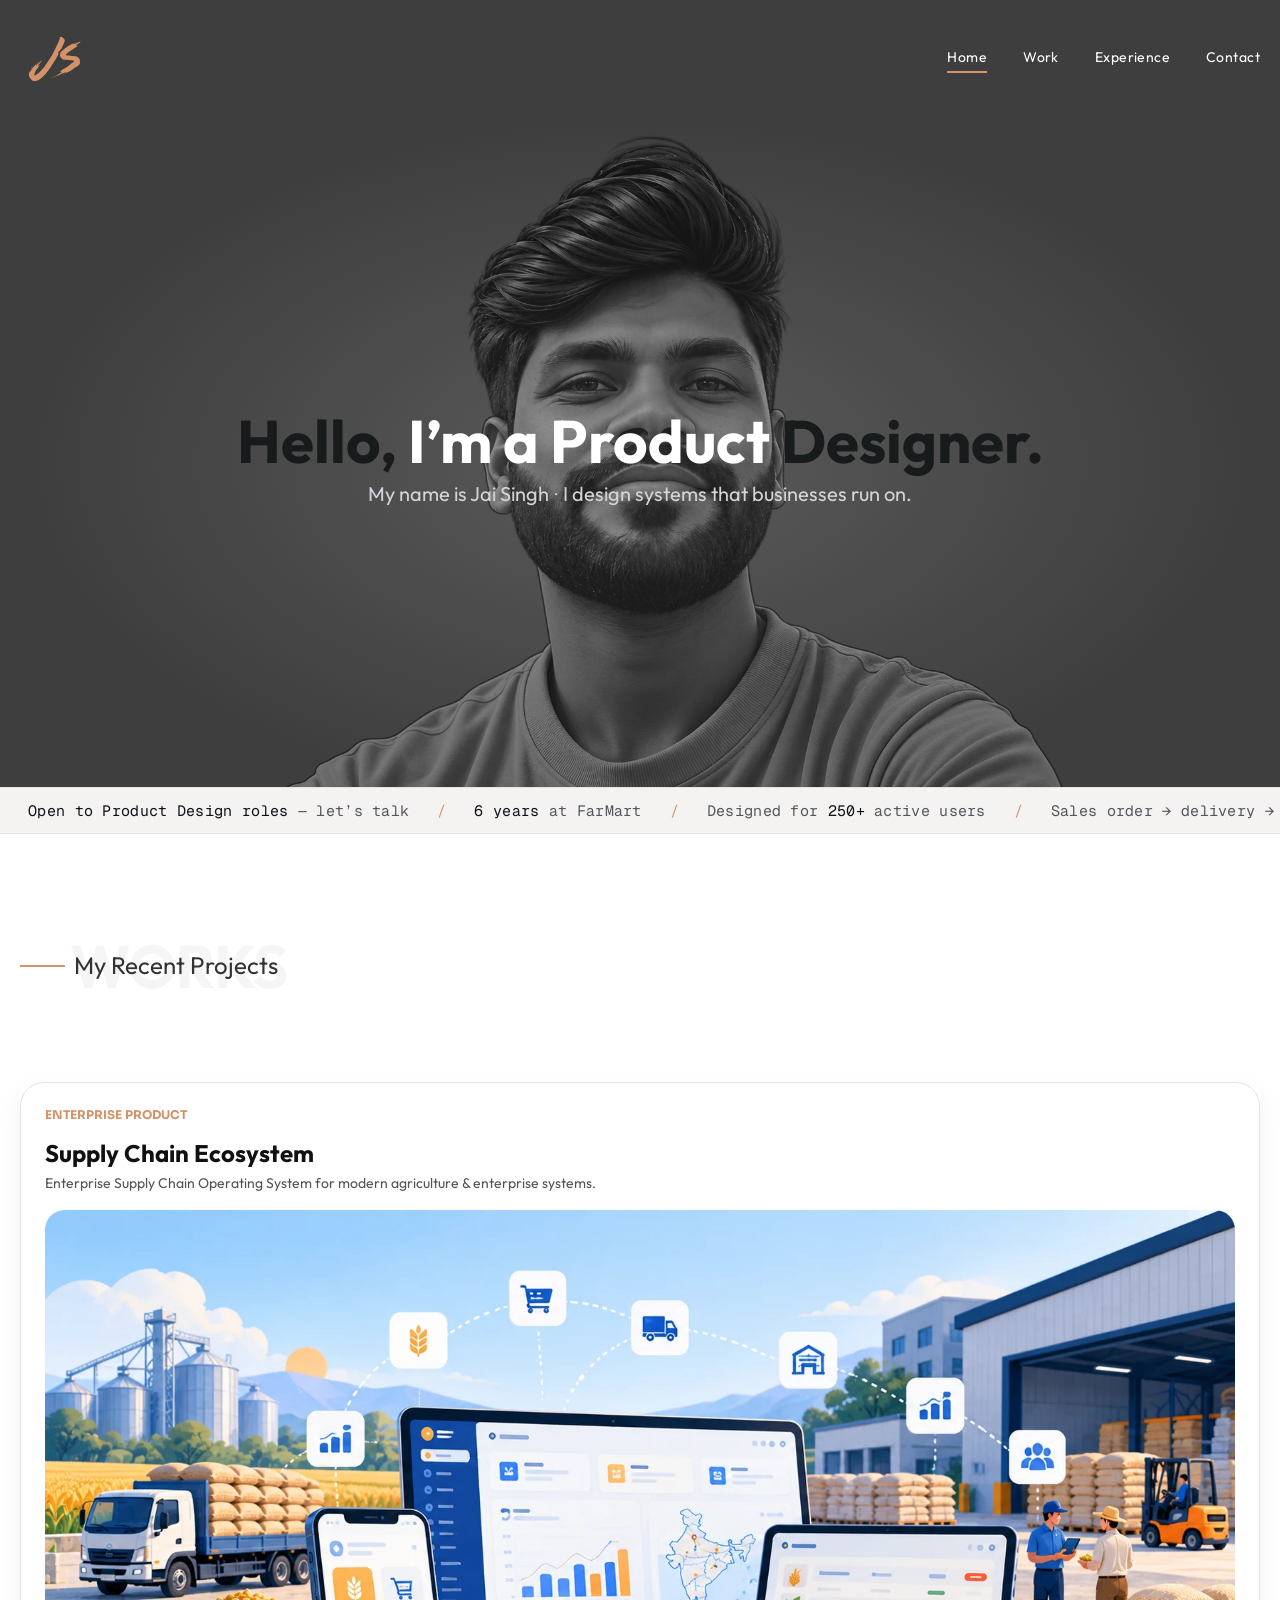
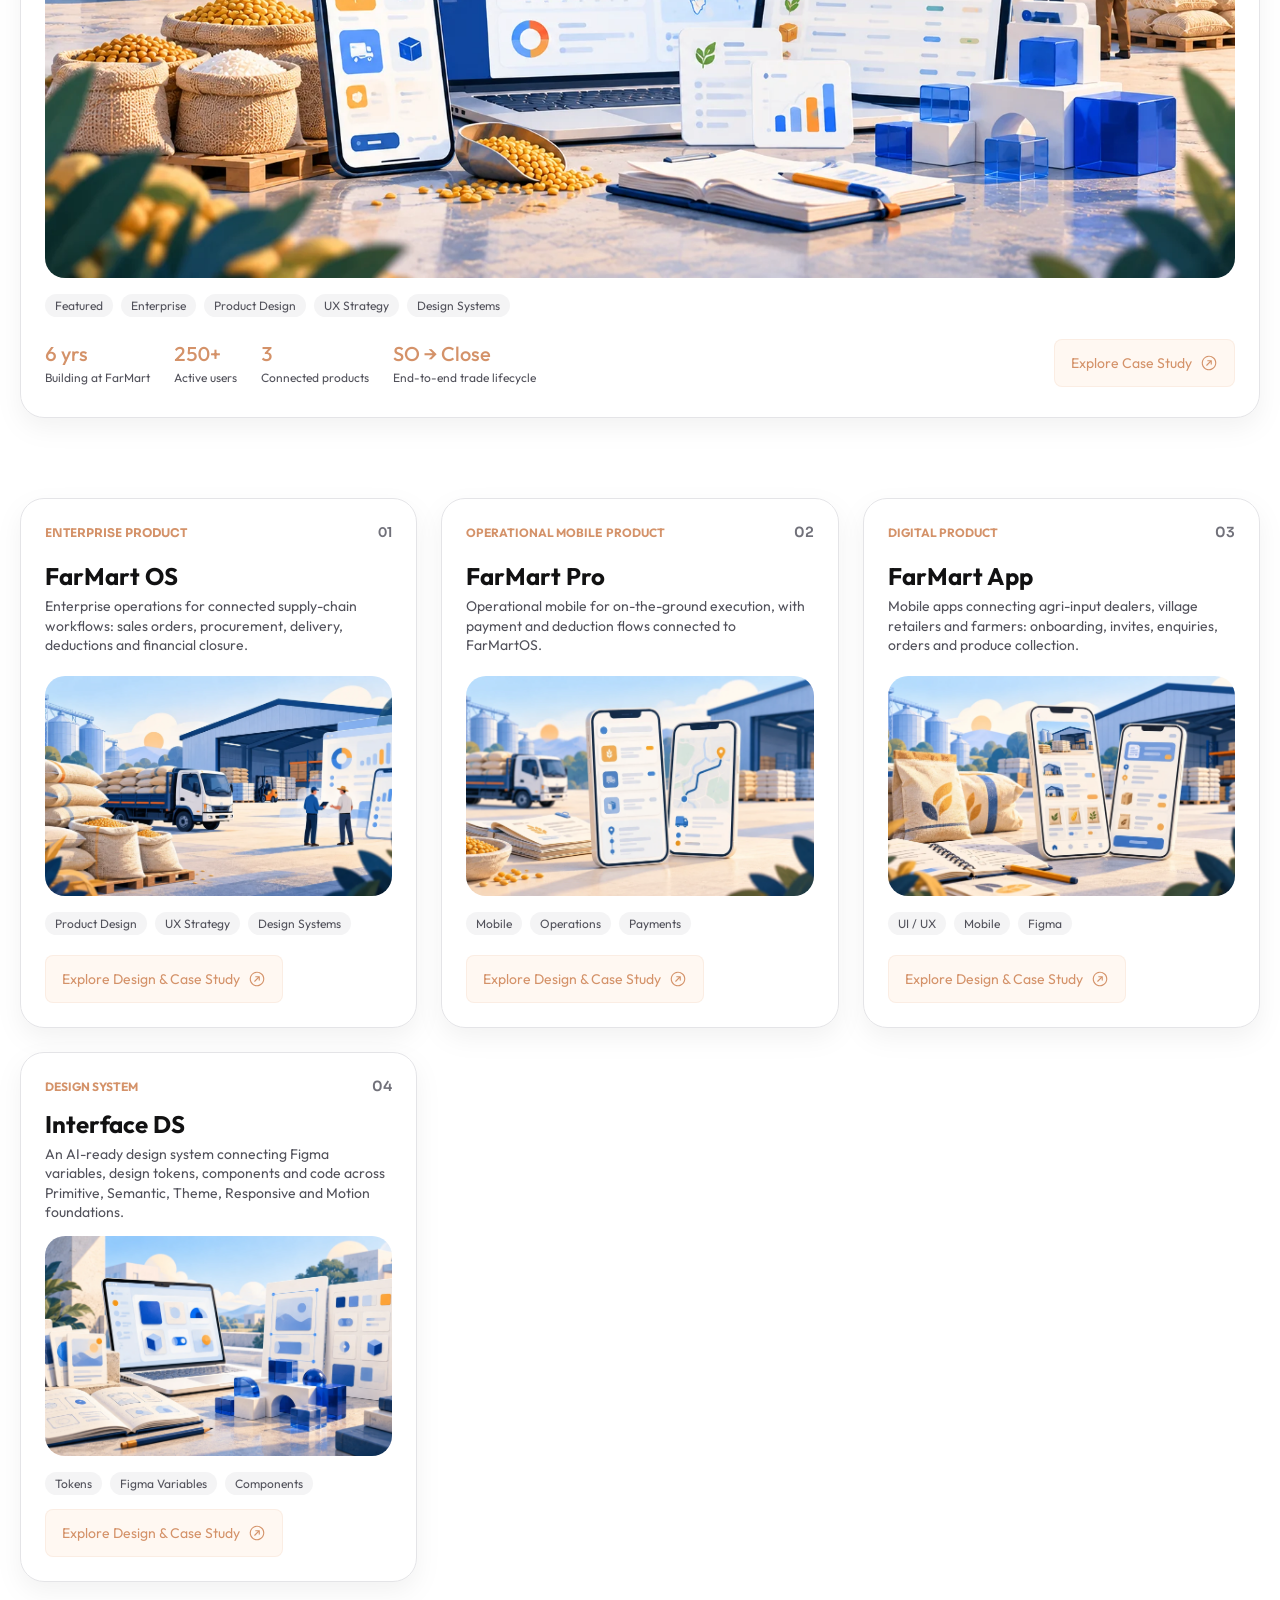
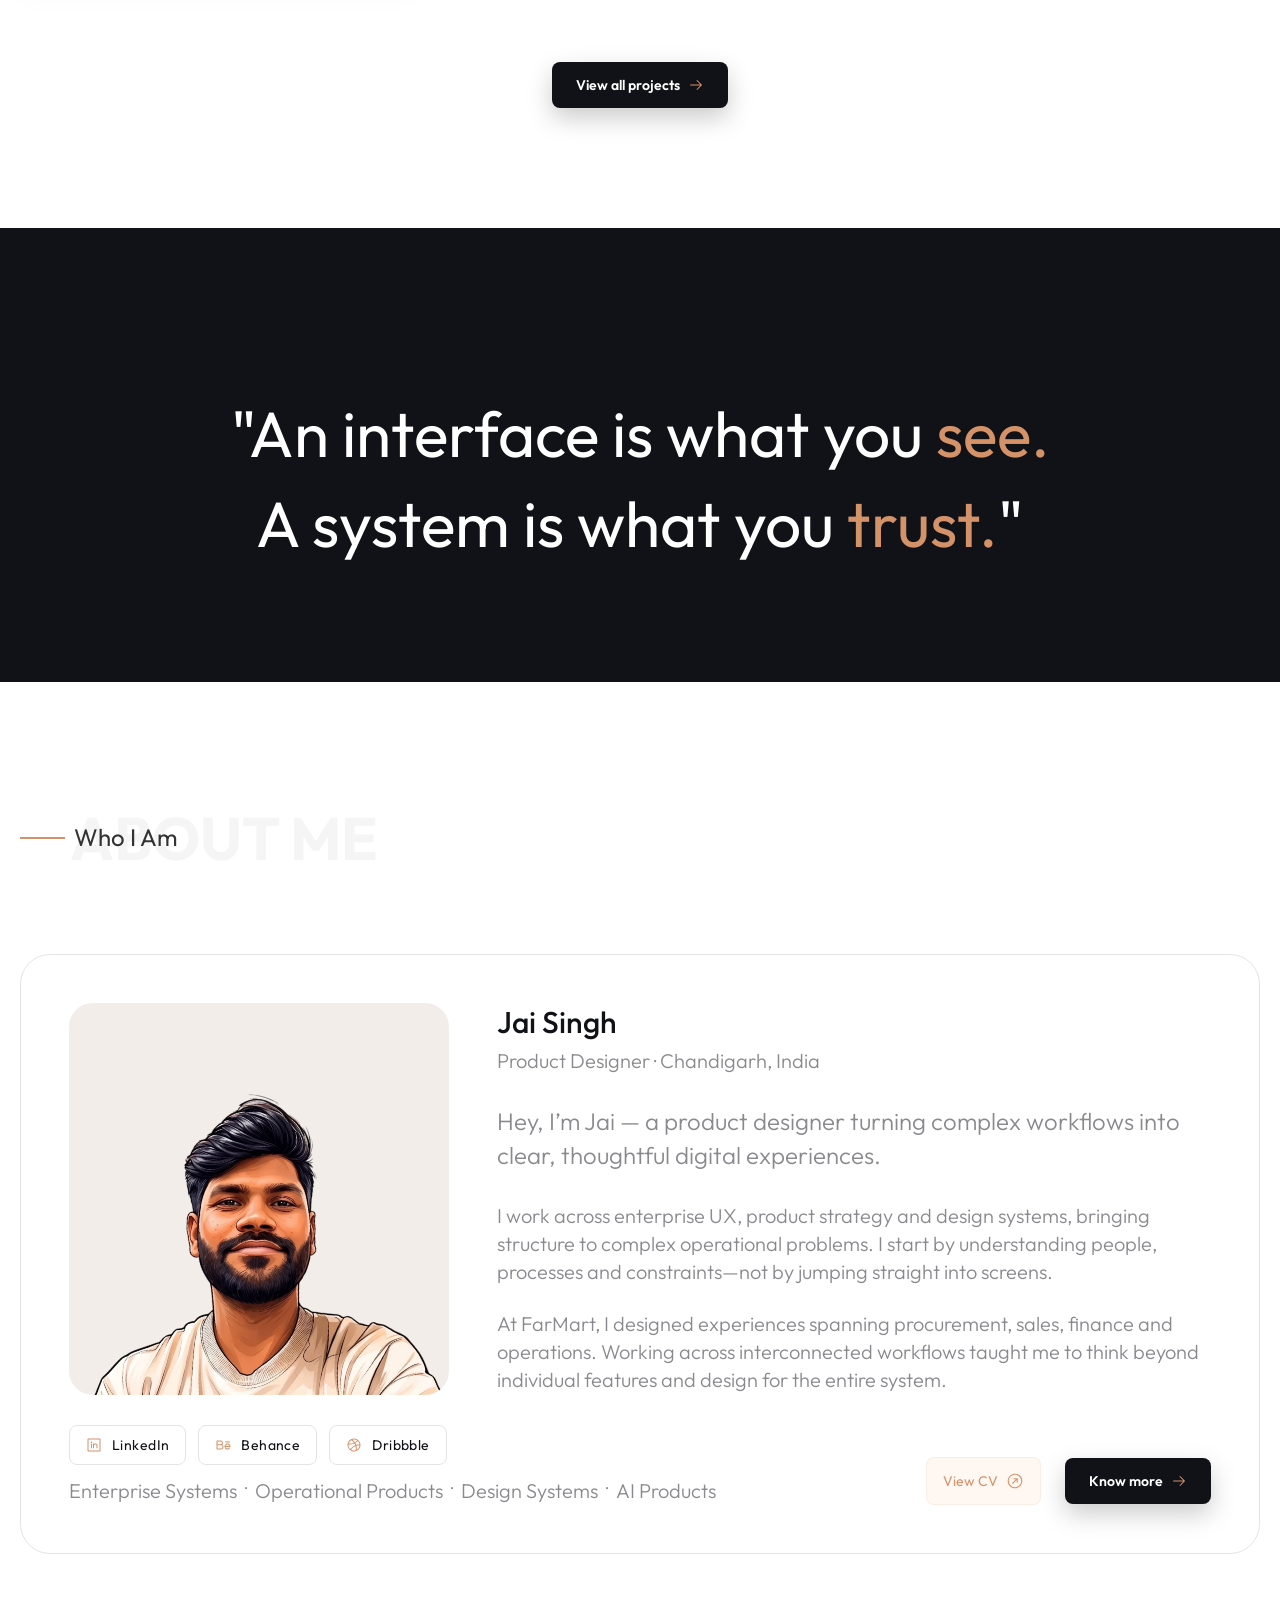
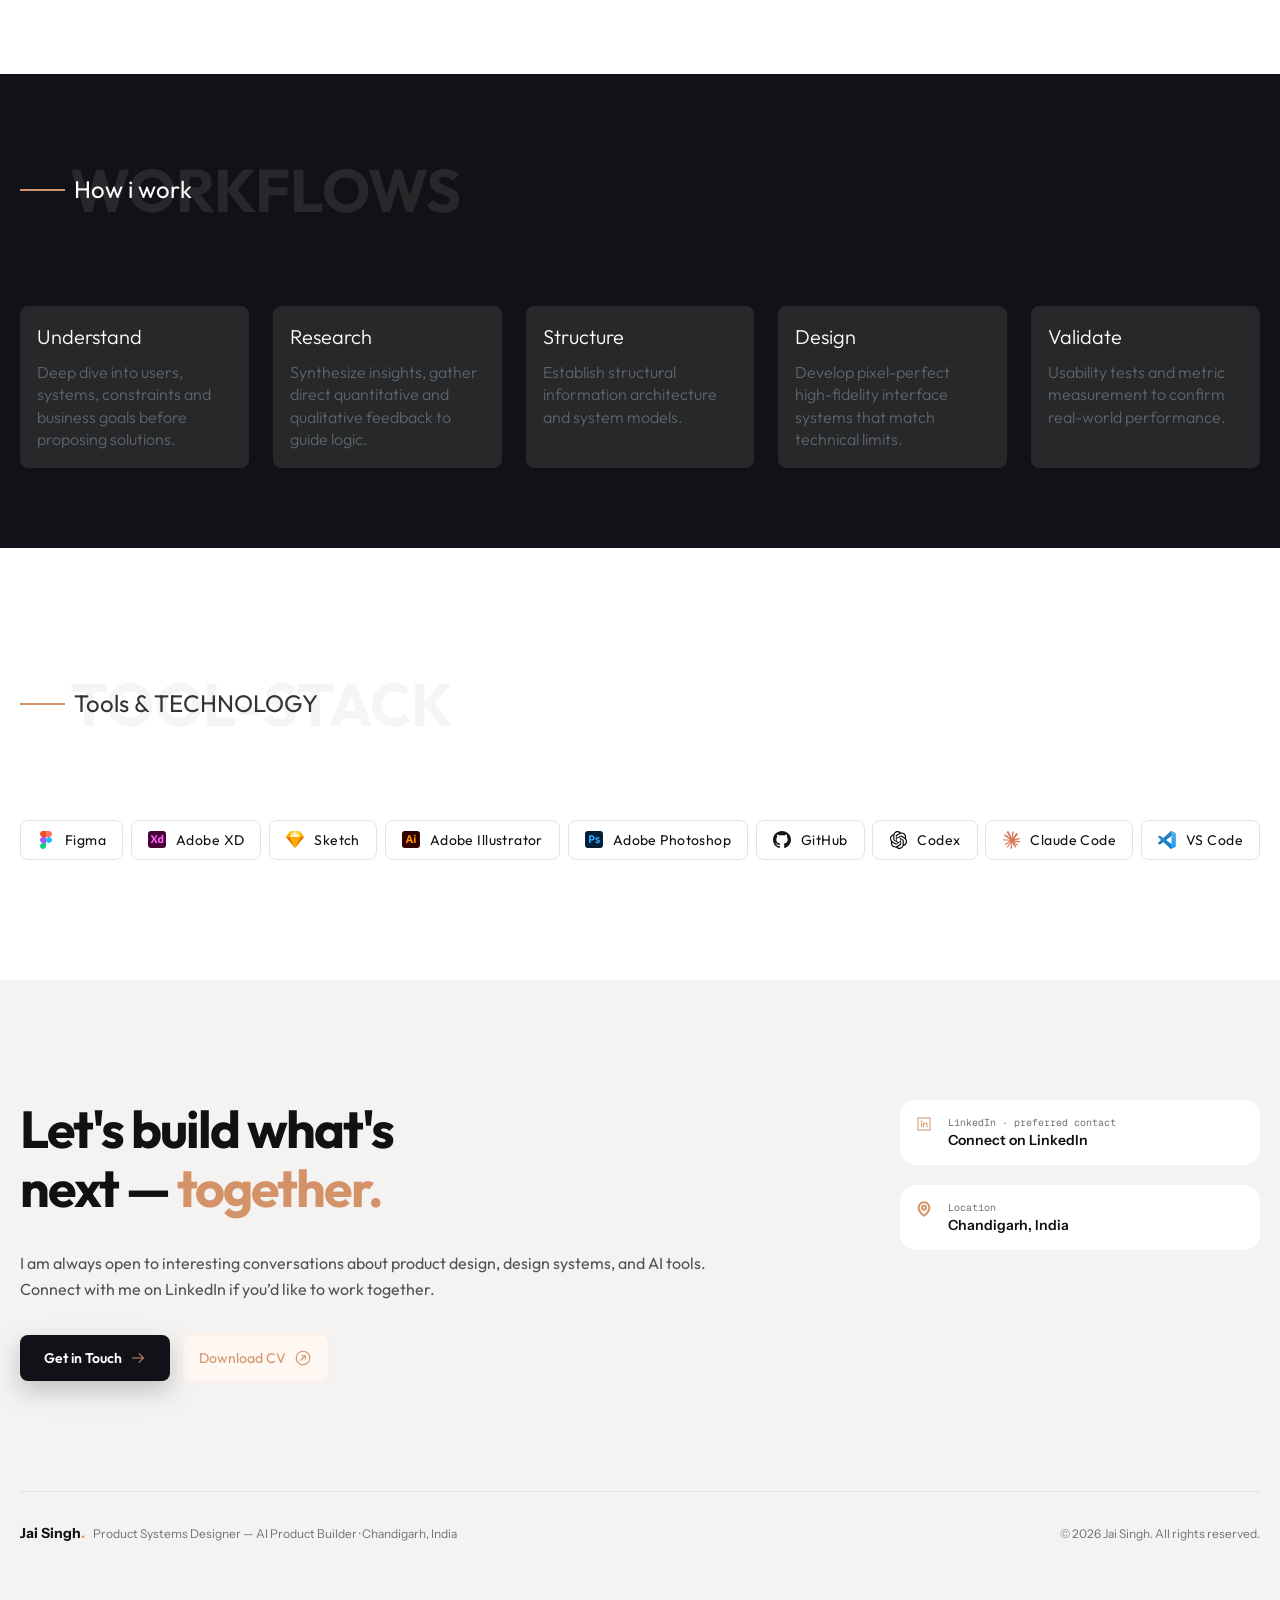
==== commit 7d0a4caa: "Add Interface DS project card to homepage Adds a fourth "Works" card for the Interface DS design sys" ====
--- a/index.html
+++ b/index.html
@@ -5,328 +5,7 @@
 <link rel="preconnect" href="https://fonts.googleapis.com">
 <link rel="preconnect" href="https://fonts.gstatic.com" crossorigin>
 <link rel="stylesheet" href="https://fonts.googleapis.com/css2?family=Outfit:wght@300;400;500;600;700&family=Sora:wght@600;700&family=Instrument+Sans:wght@400;600;700&family=Geist+Mono:wght@400&display=swap">
-<style>
-/* Layout: built 1:1 from the Figma "Desktop" frame (1440px). 1240px content column,
-   120px between sections, full-bleed dark bands. Narrower screens reflow. */
-:root {
-  color-scheme: light;
-  --white: #ffffff;
-  --ink: #111218;
-  --ink-2: #111112;
-  --accent: #d49269;
-  --accent-tint: #fff8f2;
-  --accent-line: rgba(212,146,105,0.11);
-  --hero-1: #5a5a5a;
-  --hero-2: #3e3e3e;
-  --hero-dim: #333333;
-  --hero-sub: #d1d5db;
-  --ghost: #f5f5f5;
-  --ghost-dark: #272829;
-  --text: #52525b;
-  --muted: #71717a;
-  --label: rgba(60,60,67,0.6);
-  --line: #e4e4e7;
-  --pill: #f4f4f5;
-  --photo-bg: #f2ede9;
-  --step-body: #606569;
-  --footer-bg: #f5f3f1;
-
-  --f-ui: "Outfit", "Helvetica Neue", Arial, sans-serif;
-  --f-sora: "Sora", "Outfit", "Helvetica Neue", Arial, sans-serif;
-  --f-inst: "Instrument Sans", "Helvetica Neue", Arial, sans-serif;
-  --f-mono: "Geist Mono", ui-monospace, "SFMono-Regular", Menlo, monospace;
-
-  --content: 1240px;
-  --gap-section: 120px;
-}
-
-* { box-sizing: border-box; }
-html { scroll-behavior: smooth; }
-@media (prefers-reduced-motion: reduce) { html { scroll-behavior: auto; } * { transition: none !important; animation: none !important; } }
-body { background: var(--white); color: var(--ink); font-family: var(--f-ui); overflow-x: hidden; -webkit-font-smoothing: antialiased; }
-p { margin: 0; }
-a { color: inherit; text-decoration: none; }
-img { display: block; max-width: 100%; }
-:focus-visible { outline: 2px solid var(--accent); outline-offset: 3px; border-radius: 4px; }
-
-.wrap {
-  width: 100%;
-  max-width: calc(var(--content) + 2 * max(16px, env(safe-area-inset-left, 0px)));
-  margin-inline: auto;
-  padding-left: max(16px, env(safe-area-inset-left, 0px));
-  padding-right: max(16px, env(safe-area-inset-right, 0px));
-}
-
-.page { display: flex; flex-direction: column; gap: var(--gap-section); position: relative; }
-
-/* ---------- Hero ---------- */
-.hero { position: relative; height: 810px; }
-.hero-bg {
-  position: absolute; inset: 0; overflow: hidden;
-  background: radial-gradient(617.778px 347.5px at 50% 462.5px, var(--hero-1) 0%, var(--hero-2) 100%);
-}
-.hero-portrait {
-  position: absolute; top: 132px; left: 50%; transform: translateX(-50%);
-  width: 878px; height: 789px; max-width: none;
-  object-fit: cover; mix-blend-mode: soft-light; pointer-events: none;
-}
-.header { position: relative; z-index: 2; padding-top: 30px; }
-.header-inner { display: flex; align-items: center; justify-content: space-between; }
-.logo { position: relative; width: 74px; height: 55px; flex-shrink: 0; }
-.logo img { position: absolute; inset: 13.1% 15.93% 7.74% 11.95%; width: auto; height: auto; }
-.logo img { width: calc(100% - 15.93% - 11.95%); height: calc(100% - 13.1% - 7.74%); }
-.nav { display: flex; align-items: center; gap: 36px; }
-.nav a {
-  height: 30px; display: flex; align-items: center;
-  font-size: 14px; letter-spacing: 0.42px; color: var(--white); text-transform: capitalize;
-  border-bottom: 2px solid transparent; transition: border-color .2s, opacity .2s;
-}
-.nav a:hover { opacity: .8; }
-.nav a.is-active { border-bottom-color: var(--accent); opacity: 1; }
-
-.hero-text {
-  position: absolute; z-index: 1; left: 0; right: 0; top: 405px;
-  display: flex; flex-direction: column; align-items: center; text-align: center;
-  padding-inline: 16px;
-}
-.hero-title { font-weight: 700; font-size: 60px; line-height: 1.2; color: var(--hero-dim); white-space: nowrap; margin: 0; }
-.hero-title span { color: var(--white); }
-.hero-sub {
-  margin-top: 3px; display: flex; flex-wrap: wrap; justify-content: center; align-items: center; gap: 6px;
-  color: var(--hero-sub); line-height: 1.4; font-size: 20px;
-}
-.hero-sub .dot { font-size: 16px; }
-
-.ticker { position: absolute; z-index: 3; left: 0; right: 0; top: 787px; height: 47px; overflow: hidden; }
-.ticker { background: #f4f3f2; border-block: 1px solid #e6e4e2; display: flex; align-items: center; }
-.ticker-track { display: flex; flex-shrink: 0; width: max-content; animation: ticker-run 48s linear infinite; }
-.ticker:hover .ticker-track { animation-play-state: paused; }
-.ticker-group { display: flex; align-items: center; flex-shrink: 0; }
-.ticker-item { font-family: var(--f-mono); font-size: 15px; letter-spacing: 0.3px; color: #55575c; white-space: nowrap; padding-inline: 28px; }
-.ticker-item b { font-weight: 400; color: var(--ink); }
-.ticker-sep { color: var(--accent); font-family: var(--f-mono); font-size: 15px; }
-@keyframes ticker-run { from { transform: translateX(0); } to { transform: translateX(-50%); } }
-@media (max-width: 600px) { .ticker-item { font-size: 13px; padding-inline: 18px; } }
-
-/* ---------- Section heading (ghost word + line + subtitle) ---------- */
-.sec-head { position: relative; height: 72px; overflow: visible; }
-.sec-head .ghost { position: absolute; left: 50px; top: 0; font-weight: 700; font-size: 60px; line-height: 1.2; color: var(--ghost); white-space: nowrap; margin: 0; }
-.sec-head .rule { position: absolute; left: 0; top: 35px; width: 45px; height: 2px; }
-.sec-head .sub { position: absolute; left: 54px; top: 19px; font-size: 24px; line-height: 1.4; color: var(--hero-dim); white-space: nowrap; }
-.dark .sec-head .ghost { color: var(--ghost-dark); }
-.dark .sec-head .sub { color: var(--white); }
-
-.stack-80 { display: flex; flex-direction: column; gap: 80px; }
-
-/* ---------- Project cards ---------- */
-.card {
-  background: var(--white); border: 1px solid var(--line); border-radius: 24px; padding: 24px;
-  filter: drop-shadow(0 10px 12px rgba(0,0,0,0.05));
-}
-.featured { display: flex; flex-direction: column; gap: 16px; }
-.eyebrow { font-family: var(--f-ui); font-weight: 700; font-size: 12px; text-transform: uppercase; color: var(--accent); white-space: pre; }
-.eyebrow.sora { font-family: var(--f-sora); }
-.card-info { display: flex; flex-direction: column; gap: 6px; }
-.card-title { font-weight: 700; font-size: 24px; color: var(--ink-2); margin: 0; }
-.card-desc { font-size: 14px; line-height: 1.4; color: var(--text); }
-.shot { border-radius: 20px; overflow: hidden; background: var(--pill); }
-.shot img { width: 100%; height: 100%; object-fit: cover; transition: transform .5s ease; }
-.card:hover .shot img { transform: scale(1.025); }
-.shot-featured { aspect-ratio: 1191 / 669; max-width: 100%; }
-.shot-sm { height: 220px; }
-.tags { display: flex; flex-wrap: wrap; gap: 8px; }
-.tag { background: var(--pill); padding: 4px 10px; border-radius: 100px; font-size: 12px; color: var(--text); white-space: nowrap; }
-
-.featured-foot { display: flex; align-items: center; gap: 16px; }
-.impact { flex: 1 0 0; min-width: 0; display: flex; flex-wrap: wrap; gap: 24px; padding-block: 8px; }
-.impact div { display: flex; flex-direction: column; gap: 4px; white-space: nowrap; }
-.impact b { font-weight: 500; font-size: 20px; color: var(--accent); }
-.impact span { font-size: 12px; color: var(--text); }
-
-.btn-soft {
-  display: inline-flex; align-items: center; justify-content: center; gap: 8px; flex-shrink: 0;
-  background: var(--accent-tint); border: 1px solid var(--accent-line); border-radius: 8px;
-  padding: 14px 16px; font-size: 14px; color: var(--accent); white-space: nowrap;
-  transition: background-color .2s, border-color .2s;
-}
-.btn-soft:hover { background: #fdeee1; border-color: rgba(212,146,105,0.35); }
-.btn-soft img { width: 18px; height: 18px; transition: transform .2s; }
-.btn-soft:hover img { transform: rotate(45deg); }
-
-.btn-dark {
-  display: inline-flex; align-items: center; justify-content: center; gap: 8px; flex-shrink: 0;
-  background: var(--ink); border-radius: 8px; padding: 14px 24px;
-  font-weight: 600; font-size: 14px; color: var(--white); white-space: nowrap;
-  filter: drop-shadow(0 10px 12px rgba(0,0,0,0.2)); transition: transform .2s;
-}
-.btn-dark img { width: 16px; height: 16px; transition: transform .2s; }
-.btn-dark:hover img { transform: translateX(3px); }
-.btn-dark:active { transform: translateY(1px); }
-
-.grid3 { display: grid; grid-template-columns: repeat(3, minmax(0,1fr)); gap: 24px; }
-.grid3 .card { display: flex; flex-direction: column; justify-content: space-between; min-height: 530px; }
-.card-head { display: flex; justify-content: space-between; align-items: center; }
-.num { font-weight: 600; font-size: 14px; color: var(--muted); }
-.num.sora { font-family: var(--f-sora); }
-.media-block { display: flex; flex-direction: column; gap: 16px; }
-.grid3 .btn-soft { align-self: flex-start; }
-.center { display: flex; justify-content: center; }
-
-/* ---------- Quote band ---------- */
-.quote { background: var(--ink); min-height: 454px; display: flex; align-items: center; }
-.quote .wrap { display: flex; flex-direction: column; align-items: center; gap: 32px; padding-block: 80px; text-align: center; }
-.quote .label { font-size: 12px; text-transform: uppercase; color: var(--accent); }
-.quote blockquote { margin: 0; font-size: 72px; line-height: 1.4; color: var(--white); text-wrap: balance; }
-.quote blockquote em { font-style: normal; color: var(--accent); }
-
-/* ---------- About ---------- */
-.about-card { border: 1px solid var(--line); border-radius: 30px; padding: 48px; display: flex; flex-direction: column; gap: 30px; background: var(--white); }
-.about-top { display: flex; gap: 48px; align-items: flex-start; }
-.photo { position: relative; width: 380px; height: 392px; max-width: 100%; flex-shrink: 0; border-radius: 24px; overflow: hidden; background: var(--photo-bg); isolation: isolate; }
-.photo-clip { position: absolute; top: 18px; left: 0; right: 0; bottom: 0; overflow: hidden; }
-.photo-rot { position: absolute; left: -118.734px; top: -84.973px; width: 585.855px; height: 618.344px; display: flex; align-items: center; justify-content: center; }
-.photo-rot > div { flex: none; width: 517.167px; height: 554.974px; border-radius: 28px; overflow: hidden; transform: rotate(7.58deg); position: relative; }
-.photo-rot img { position: absolute; left: 0; top: -15.69%; width: 100%; height: 124.28%; max-width: none; object-fit: cover; }
-
-.about-text { flex: 1 0 0; min-width: 0; display: flex; flex-direction: column; gap: 30px; }
-.profile { display: flex; flex-direction: column; gap: 6px; }
-.profile h3 { margin: 0; font-weight: 500; font-size: 30px; color: var(--ink); }
-.profile p { font-weight: 300; font-size: 20px; line-height: 1.4; color: var(--label); }
-.intro { font-weight: 300; font-size: 24px; line-height: 1.4; color: var(--label); }
-.paras { display: flex; flex-direction: column; gap: 24px; font-weight: 300; font-size: 20px; line-height: 1.4; color: var(--label); }
-
-.about-foot { display: flex; align-items: flex-end; justify-content: space-between; gap: 24px; }
-.about-foot-left { flex: 1 0 0; min-width: 0; display: flex; flex-direction: column; gap: 12px; }
-.socials { max-width: 100%; display: flex; flex-wrap: wrap; justify-content: flex-start; gap: 12px; }
-.about-foot .cv-ctas { gap: 24px; flex-shrink: 0; }
-.chip {
-  display: inline-flex; align-items: center; gap: 10px; height: 40px; padding-inline: 16px;
-  background: var(--white); border: 1px solid var(--line); border-radius: 8px;
-  font-size: 14px; letter-spacing: 0.42px; color: var(--ink); text-transform: capitalize; white-space: nowrap;
-  transition: border-color .2s;
-}
-a.chip:hover { border-color: var(--accent); }
-.chip img { width: 16px; height: 16px; }
-.focus-list { display: flex; flex-wrap: wrap; gap: 8px; line-height: 1.4; color: var(--label); }
-.focus-list span { font-weight: 300; font-size: 20px; white-space: nowrap; }
-.focus-list i { font-style: normal; font-size: 16px; }
-
-/* ---------- Workflows band ---------- */
-.dark { background: var(--ink); }
-.dark > .wrap { padding-block: 80px; }
-.steps { display: flex; gap: 24px; align-items: stretch; }
-.step { flex: 1 0 0; min-width: 0; background: var(--ghost-dark); border: 1px solid var(--ghost-dark); border-radius: 8px; padding: 16px; display: flex; flex-direction: column; gap: 10px; font-weight: 300; line-height: 1.4; }
-.step h4 { margin: 0; font-weight: 300; font-size: 24px; color: var(--white); }
-.step p { font-size: 20px; color: var(--step-body); }
-
-/* ---------- Tool stack ---------- */
-.tools { display: flex; flex-wrap: wrap; justify-content: space-between; gap: 40px 4px; }
-
-/* ---------- Footer ---------- */
-.footer { background: var(--footer-bg); }
-.footer > .wrap { padding-block: 120px 80px; display: flex; flex-direction: column; gap: 80px; }
-.cta { display: flex; justify-content: space-between; align-items: flex-start; gap: 40px; }
-.cta-left { width: 742px; max-width: 100%; display: flex; flex-direction: column; gap: 32px; align-items: flex-start; }
-.cta h2 { margin: 0; font-family: var(--f-ui); font-weight: 700; font-size: 52px; line-height: 1.15; letter-spacing: -2px; color: var(--ink-2); text-wrap: balance; }
-.cta h2 em { font-style: normal; color: var(--accent); }
-.cta-copy { font-size: 16px; line-height: 1.6; color: var(--text); }
-.contacts { width: 360px; max-width: 100%; display: flex; flex-direction: column; gap: 20px; flex-shrink: 0; }
-.contact { background: var(--white); border-radius: 16px; padding: 16px; display: flex; gap: 16px; align-items: flex-start; }
-.contact img { width: 16px; height: 16px; flex-shrink: 0; }
-.contact div { display: flex; flex-direction: column; gap: 2px; min-width: 0; }
-.contact small { font-family: var(--f-mono); font-size: 10px; color: var(--muted); }
-a.contact { text-decoration: none; transition: box-shadow .2s; }
-a.contact:hover { box-shadow: 0 0 0 1px var(--accent); }
-.contact strong { font-family: var(--f-inst); font-weight: 600; font-size: 14px; color: var(--ink-2); overflow-wrap: anywhere; user-select: all; }
-.bottom-bar { border-top: 1px solid var(--line); padding-top: 32px; display: flex; justify-content: space-between; align-items: center; gap: 12px 24px; flex-wrap: wrap; font-family: var(--f-inst); }
-.bottom-bar .left { display: flex; gap: 8px; align-items: center; flex-wrap: wrap; }
-.bottom-bar b { font-weight: 700; font-size: 14px; color: var(--ink-2); }
-.bottom-bar b em { font-style: normal; color: var(--accent); }
-.bottom-bar span { font-size: 12px; color: var(--muted); }
-
-/* ---------- Motion (subtle; disabled by prefers-reduced-motion above) ---------- */
-@keyframes rise { from { opacity: 0; transform: translateY(18px); } to { opacity: 1; transform: none; } }
-@keyframes fade { from { opacity: 0; } to { opacity: 1; } }
-@keyframes portrait-in { from { opacity: 0; transform: translateX(-50%) scale(1.04); } to { opacity: 1; transform: translateX(-50%) scale(1); } }
-.header { animation: fade .9s ease both; }
-.hero-portrait { animation: portrait-in 1.6s cubic-bezier(.2,.7,.2,1) both; }
-.hero-title { animation: rise .9s cubic-bezier(.2,.7,.2,1) .25s both; }
-.hero-sub { animation: rise .9s cubic-bezier(.2,.7,.2,1) .45s both; }
-.ticker { animation: fade 1s ease .7s both; }
-.reveal { opacity: 0; transform: translateY(22px); transition: opacity .8s cubic-bezier(.2,.7,.2,1), transform .8s cubic-bezier(.2,.7,.2,1); transition-delay: var(--d, 0ms); }
-.reveal.in { opacity: 1; transform: none; }
-.card { transition: transform .35s cubic-bezier(.2,.7,.2,1), opacity .8s cubic-bezier(.2,.7,.2,1); }
-.card.reveal { transition: opacity .8s cubic-bezier(.2,.7,.2,1) var(--d, 0ms), transform .8s cubic-bezier(.2,.7,.2,1) var(--d, 0ms); }
-.card.in:hover, .card:not(.reveal):hover { transform: translateY(-4px); transition-delay: 0ms; transition-duration: .35s; }
-.step { transition: border-color .3s, background-color .3s; }
-.step:hover { border-color: rgba(212,146,105,0.45); }
-.tools .chip { transition: border-color .2s, transform .2s; }
-.tools .chip:hover { border-color: var(--accent); }
-.tools .chip { text-transform: none; }
-.tools .chip img { width: 18px; height: 18px; object-fit: contain; }
-.nav a { position: relative; }
-
-/* ---------- CV actions ---------- */
-.cv-ctas { display: flex; gap: 12px; flex-wrap: wrap; align-items: center; }
-button.btn-soft { font-family: inherit; cursor: pointer; }
-button.btn-soft[disabled] { opacity: .6; cursor: progress; }
-.cv-status { font-size: 13px; color: var(--muted); min-height: 1em; margin-top: -16px; }
-
-/* ---------- Responsive fixes (audit) ---------- */
-.sec-head { max-width: 100%; overflow: hidden; }
-@media (max-width: 380px) { .sec-head .ghost { font-size: 34px; top: 12px; } .sec-head .sub { font-size: 19px; } }
-
-@media (max-width: 1280px) and (min-width: 901px) { .steps { display: grid !important; grid-template-columns: repeat(5, minmax(0, 1fr)); } .step { flex: none !important; } .step h4 { font-size: 20px; } .step p { font-size: 16px; } }
-@media (max-width: 900px) { .steps { display: grid !important; grid-template-columns: minmax(0, 1fr); } .step { flex: none !important; } }
-
-/* ---------- Narrower screens (not in the Figma frame; reflow only) ---------- */
-@media (max-width: 1280px) {
-  .steps { flex-wrap: wrap; }
-  .step { flex: 1 1 200px; }
-  .quote blockquote { font-size: clamp(30px, 5vw, 72px); }
-}
-@media (max-width: 1100px) {
-  .about-top { flex-direction: column; }
-  .grid3 { grid-template-columns: 1fr 1fr; }
-  .featured-foot { flex-wrap: wrap; }
-}
-@media (max-width: 900px) {
-  :root { --gap-section: 88px; }
-  .hero { height: 640px; }
-  .hero-portrait { width: min(878px, 130vw); height: auto; aspect-ratio: 878 / 789; top: 110px; }
-  .hero-text { top: auto; bottom: 120px; }
-  .hero-title { white-space: normal; font-size: clamp(34px, 6.6vw, 60px); text-wrap: balance; }
-  .hero-sub { font-size: 17px; }
-  .ticker { top: 617px; }
-  .grid3 { grid-template-columns: minmax(0, 1fr); }
-  .grid3 .btn-soft { white-space: normal; text-align: left; }
-  .eyebrow { white-space: normal; }
-  .grid3 .card { min-height: 0; gap: 24px; }
-  .cta { flex-direction: column; }
-  .cta h2 { font-size: clamp(36px, 7vw, 52px); letter-spacing: -1.5px; }
-  .about-foot { flex-direction: column; align-items: flex-start; }
-  .about-foot-left { flex: none; width: 100%; }
-  .tools { justify-content: flex-start; gap: 12px 8px; }
-}
-@media (max-width: 600px) {
-  .nav { gap: 12px; }
-  .nav a { font-size: 12px; letter-spacing: 0.2px; }
-  .logo { width: 56px; height: 42px; }
-  .hero { height: 560px; }
-  .ticker { top: 537px; }
-  .sec-head .ghost { font-size: 44px; left: 40px; top: 6px; }
-  .sec-head .sub { font-size: 21px; }
-  .about-card { padding: 20px; border-radius: 24px; }
-  .photo { width: 100%; }
-  .intro { font-size: 20px; }
-  .paras, .focus-list span, .profile p { font-size: 17px; }
-  .step p { font-size: 17px; }
-  .socials { justify-content: flex-start; }
-  .dark > .wrap { padding-block: 64px; }
-  .footer > .wrap { padding-block: 80px 48px; gap: 56px; }
-  .card { padding: 18px; }
-}
-</style>
+<link rel="stylesheet" href="css/home.css">
 
 <div class="page" id="top">
 
@@ -340,8 +19,8 @@
         <a class="logo" href="#top" aria-label="Jai Singh — home"><img src="assets/logo.svg" alt=""></a>
         <nav class="nav" aria-label="Primary">
           <a href="#top" class="is-active" data-spy="top" aria-current="page">Home</a>
-          <a href="#work" data-spy="work">Work</a>
-          <a href="experience.html" data-spy="experience">Experience</a>
+          <a href="pages/projects.html" data-spy="work">Work</a>
+          <a href="pages/experience.html" data-spy="experience">Experience</a>
           <a href="#contact" data-spy="contact">Contact</a>
         </nav>
       </div>
@@ -382,7 +61,7 @@
           <div><b>3</b><span>Connected products</span></div>
           <div><b>SO → Close</b><span>End-to-end trade lifecycle</span></div>
         </div>
-        <a class="btn-soft" href="farmart-os.html">Explore Case Study <img src="assets/arrow-circle.svg" alt=""></a>
+        <a class="btn-soft" href="case-studies/farmart-os.html">Explore Case Study <img src="assets/arrow-circle.svg" alt=""></a>
       </div>
     </article>
 
@@ -397,7 +76,7 @@
           <div class="shot shot-sm"><img src="assets/farmart-os.webp" alt="FarMart OS illustration: warehouse loading bay with trucks and operators" width="1672" height="941" loading="lazy"></div>
           <div class="tags"><span class="tag">Product Design</span><span class="tag">UX Strategy</span><span class="tag">Design Systems</span></div>
         </div>
-        <a class="btn-soft" href="farmart-os.html">Explore Design &amp; Case Study <img src="assets/arrow-circle-2.svg" alt=""></a>
+        <a class="btn-soft" href="case-studies/farmart-os.html">Explore Design &amp; Case Study <img src="assets/arrow-circle-2.svg" alt=""></a>
       </article>
 
       <article class="card">
@@ -410,7 +89,7 @@
           <div class="shot shot-sm"><img src="assets/farmart-pro.webp" alt="FarMart Pro illustration: two phones showing order and route screens" width="1672" height="941" loading="lazy"></div>
           <div class="tags"><span class="tag">Mobile</span><span class="tag">Operations</span><span class="tag">Payments</span></div>
         </div>
-        <a class="btn-soft" href="farmart-pro.html">Explore Design &amp; Case Study <img src="assets/arrow-circle.svg" alt=""></a>
+        <a class="btn-soft" href="case-studies/farmart-pro.html">Explore Design &amp; Case Study <img src="assets/arrow-circle.svg" alt=""></a>
       </article>
 
       <article class="card">
@@ -423,11 +102,24 @@
           <div class="shot shot-sm"><img src="assets/farmart-app.webp" alt="FarMart App illustration: phones showing product catalogue beside seed sacks" width="1672" height="941" loading="lazy"></div>
           <div class="tags"><span class="tag">UI / UX</span><span class="tag">Mobile</span><span class="tag">Figma</span></div>
         </div>
-        <a class="btn-soft" href="farmart-app.html">Explore Design &amp; Case Study <img src="assets/arrow-circle.svg" alt=""></a>
-      </article>
-    </div>
-
-    <div class="center"><a class="btn-dark" href="projects.html">View all projects <img src="assets/arrow-right.svg" alt=""></a></div>
+        <a class="btn-soft" href="case-studies/farmart-app.html">Explore Design &amp; Case Study <img src="assets/arrow-circle.svg" alt=""></a>
+      </article>
+
+      <article class="card">
+        <div class="card-head"><p class="eyebrow">Design System</p><span class="num sora">04</span></div>
+        <div class="card-info">
+          <h3 class="card-title">Interface DS</h3>
+          <p class="card-desc">An AI-ready design system connecting Figma variables, design tokens, components and code across Primitive, Semantic, Theme, Responsive and Motion foundations.</p>
+        </div>
+        <div class="media-block">
+          <div class="shot shot-sm"><img src="assets/interface-ds.png" alt="Interface DS illustration: laptop and notebook showing design-system components beside abstract 3D tokens" width="1672" height="941" loading="lazy"></div>
+          <div class="tags"><span class="tag">Tokens</span><span class="tag">Figma Variables</span><span class="tag">Components</span></div>
+        </div>
+        <a class="btn-soft" href="pages/projects.html">Explore Design &amp; Case Study <img src="assets/arrow-circle.svg" alt=""></a>
+      </article>
+    </div>
+
+    <div class="center"><a class="btn-dark" href="pages/projects.html">View all projects <img src="assets/arrow-right.svg" alt=""></a></div>
   </section>
 
   <!-- Quote -->
@@ -477,7 +169,7 @@
             <span>Enterprise Systems</span><i>·</i><span>Operational Products</span><i>·</i><span>Design Systems</span><i>·</i><span>AI Products</span>
           </div>
         </div>
-        <div class="cv-ctas"><a class="btn-soft" href="cv.html">View CV <img src="assets/arrow-circle.svg" alt=""></a><a class="btn-dark" href="experience.html">Know more <img src="assets/arrow-right.svg" alt=""></a></div>
+        <div class="cv-ctas"><a class="btn-soft" href="pages/cv.html">View CV <img src="assets/arrow-circle.svg" alt=""></a><a class="btn-dark" href="pages/experience.html">Know more <img src="assets/arrow-right.svg" alt=""></a></div>
       </div>
     </div>
   </section>
@@ -542,110 +234,8 @@
   </footer>
 </div>
 
-<script>
-(function () {
-  /* Active tab follows scroll position. #top wraps the whole page, so it can't be
-     observed like the others: Home stays active until the Work section reaches
-     40% of the viewport; Contact wins once you hit the bottom of the page. */
-  var links = Array.prototype.slice.call(document.querySelectorAll('.nav a'));
-  function setActive(id) {
-    links.forEach(function (a) {
-      var on = a.getAttribute('data-spy') === id;
-      a.classList.toggle('is-active', on);
-      if (on) a.setAttribute('aria-current', 'page'); else a.removeAttribute('aria-current');
-    });
-  }
-  var order = ['work', 'about', 'contact'];
-  function update() {
-    var line = window.innerHeight * 0.4, current = 'top';
-    order.forEach(function (id) {
-      var el = document.getElementById(id);
-      if (el && el.getBoundingClientRect().top <= line) current = id;
-    });
-    if (window.innerHeight + window.scrollY >= document.documentElement.scrollHeight - 4) current = 'contact';
-    setActive(current);
-  }
-  var ticking = false;
-  window.addEventListener('scroll', function () {
-    if (ticking) return; ticking = true;
-    requestAnimationFrame(function () { ticking = false; update(); });
-  }, { passive: true });
-  window.addEventListener('resize', update);
-  update();
-})();
-
-/* Scroll reveal + count-up. Skipped entirely for reduced motion; only applied to
-   elements below the fold so nothing visible at load ever flickers. */
-(function () {
-  if (!('IntersectionObserver' in window)) return;
-  if (window.matchMedia && matchMedia('(prefers-reduced-motion: reduce)').matches) return;
-  var groups = [
-    ['.sec-head', 0], ['.featured', 0], ['.grid3 .card', 110], ['.center', 0],
-    ['.quote .label', 0], ['.quote blockquote', 0], ['.about-card', 0],
-    ['.step', 90], ['.tools .chip', 35], ['.cta-left', 0], ['.contacts', 120], ['.bottom-bar', 0]
-  ];
-  var vh = window.innerHeight;
-  var io = new IntersectionObserver(function (entries) {
-    entries.forEach(function (e) {
-      if (!e.isIntersecting) return;
-      e.target.classList.add('in');
-      io.unobserve(e.target);
-      if (e.target.classList.contains('featured')) countUp(e.target);
-    });
-  }, { rootMargin: '0px 0px -8% 0px', threshold: 0.08 });
-  groups.forEach(function (g) {
-    var els = document.querySelectorAll(g[0]);
-    Array.prototype.forEach.call(els, function (el, i) {
-      if (el.getBoundingClientRect().top < vh) return;
-      el.style.setProperty('--d', (i * g[1]) + 'ms');
-      el.classList.add('reveal');
-      io.observe(el);
-    });
-  });
-  function countUp(root) {
-    Array.prototype.forEach.call(root.querySelectorAll('.impact b'), function (b) {
-      var m = b.textContent.match(/^(\d+)(.*)$/); if (!m) return;
-      var end = +m[1], suffix = m[2], t0 = null, dur = 1200;
-      b.style.fontVariantNumeric = 'tabular-nums';
-      function tick(t) {
-        if (!t0) t0 = t;
-        var p = Math.min((t - t0) / dur, 1), eased = 1 - Math.pow(1 - p, 3);
-        b.textContent = Math.round(end * eased) + suffix;
-        if (p < 1) requestAnimationFrame(tick);
-      }
-      b.textContent = '0' + suffix;
-      requestAnimationFrame(tick);
-    });
-  }
-})();
-
-/* Download CV: the viewer's download capability when available, else open the PDF. */
-(function () {
-  var PDF = 'assets/cv/Jai_Singh_CV.pdf';
-  var btns = Array.prototype.slice.call(document.querySelectorAll('[data-cv-download]'));
-  var status = document.querySelector('.cv-status');
-  var dl = null;
-  function say(t) { if (status) status.textContent = t; }
-  if (window.claude && typeof window.claude.use === 'function') {
-    window.claude.use('downloads').then(function (d) { dl = d; }).catch(function () { dl = null; });
-  }
-  btns.forEach(function (btn) {
-    btn.addEventListener('click', function () {
-      if (!dl) { window.open(PDF, '_blank', 'noopener'); return; }
-      btn.disabled = true; say('Preparing PDF…');
-      fetch(PDF).then(function (r) { if (!r.ok) throw new Error('fetch'); return r.blob(); })
-        .then(function (blob) { return dl.save({ filename: 'Jai_Singh_CV.pdf', data: blob }); })
-        .then(function () { say('Saved.'); })
-        .catch(function (e) {
-          var c = e && e.code;
-          if (c === 'declined') say('');
-          else if (c === 'rate_limited') say('A save prompt is already open.');
-          else { say('Download isn’t available here. Opening the PDF instead.'); window.open(PDF, '_blank', 'noopener'); }
-        })
-        .then(function () { btn.disabled = false; });
-    });
-  });
-})();
-</script>
+<script src="js/home.js"></script>
+<script>window.CV_PDF_PATH = 'assets/cv/Jai_Singh_CV.pdf';</script>
+<script src="js/cv-download.js"></script>
 
 </body></html>
--- a/css/home.css
+++ b/css/home.css
@@ -0,0 +1,320 @@
+/* Layout: built 1:1 from the Figma "Desktop" frame (1440px). 1240px content column,
+   120px between sections, full-bleed dark bands. Narrower screens reflow. */
+:root {
+  color-scheme: light;
+  --white: #ffffff;
+  --ink: #111218;
+  --ink-2: #111112;
+  --accent: #d49269;
+  --accent-tint: #fff8f2;
+  --accent-line: rgba(212,146,105,0.11);
+  --hero-1: #5a5a5a;
+  --hero-2: #3e3e3e;
+  --hero-dim: #333333;
+  --hero-sub: #d1d5db;
+  --ghost: #f5f5f5;
+  --ghost-dark: #272829;
+  --text: #52525b;
+  --muted: #71717a;
+  --label: rgba(60,60,67,0.6);
+  --line: #e4e4e7;
+  --pill: #f4f4f5;
+  --photo-bg: #f2ede9;
+  --step-body: #606569;
+  --footer-bg: #f5f3f1;
+
+  --f-ui: "Outfit", "Helvetica Neue", Arial, sans-serif;
+  --f-sora: "Sora", "Outfit", "Helvetica Neue", Arial, sans-serif;
+  --f-inst: "Instrument Sans", "Helvetica Neue", Arial, sans-serif;
+  --f-mono: "Geist Mono", ui-monospace, "SFMono-Regular", Menlo, monospace;
+
+  --content: 1240px;
+  --gap-section: 120px;
+}
+
+* { box-sizing: border-box; }
+html { scroll-behavior: smooth; }
+@media (prefers-reduced-motion: reduce) { html { scroll-behavior: auto; } * { transition: none !important; animation: none !important; } }
+body { background: var(--white); color: var(--ink); font-family: var(--f-ui); overflow-x: hidden; -webkit-font-smoothing: antialiased; }
+p { margin: 0; }
+a { color: inherit; text-decoration: none; }
+img { display: block; max-width: 100%; }
+:focus-visible { outline: 2px solid var(--accent); outline-offset: 3px; border-radius: 4px; }
+
+.wrap {
+  width: 100%;
+  max-width: calc(var(--content) + 2 * max(16px, env(safe-area-inset-left, 0px)));
+  margin-inline: auto;
+  padding-left: max(16px, env(safe-area-inset-left, 0px));
+  padding-right: max(16px, env(safe-area-inset-right, 0px));
+}
+
+.page { display: flex; flex-direction: column; gap: var(--gap-section); position: relative; }
+
+/* ---------- Hero ---------- */
+.hero { position: relative; height: 810px; }
+.hero-bg {
+  position: absolute; inset: 0; overflow: hidden;
+  background: radial-gradient(617.778px 347.5px at 50% 462.5px, var(--hero-1) 0%, var(--hero-2) 100%);
+}
+.hero-portrait {
+  position: absolute; top: 132px; left: 50%; transform: translateX(-50%);
+  width: 878px; height: 789px; max-width: none;
+  object-fit: cover; mix-blend-mode: soft-light; pointer-events: none;
+}
+.header { position: relative; z-index: 2; padding-top: 30px; }
+.header-inner { display: flex; align-items: center; justify-content: space-between; }
+.logo { position: relative; width: 74px; height: 55px; flex-shrink: 0; }
+.logo img { position: absolute; inset: 13.1% 15.93% 7.74% 11.95%; width: auto; height: auto; }
+.logo img { width: calc(100% - 15.93% - 11.95%); height: calc(100% - 13.1% - 7.74%); }
+.nav { display: flex; align-items: center; gap: 36px; }
+.nav a {
+  height: 30px; display: flex; align-items: center;
+  font-size: 14px; letter-spacing: 0.42px; color: var(--white); text-transform: capitalize;
+  border-bottom: 2px solid transparent; transition: border-color .2s, opacity .2s;
+}
+.nav a:hover { opacity: .8; }
+.nav a.is-active { border-bottom-color: var(--accent); opacity: 1; }
+
+.hero-text {
+  position: absolute; z-index: 1; left: 0; right: 0; top: 405px;
+  display: flex; flex-direction: column; align-items: center; text-align: center;
+  padding-inline: 16px;
+}
+.hero-title { font-weight: 700; font-size: 60px; line-height: 1.2; color: #171B1C; white-space: nowrap; margin: 0; }
+.hero-title span { color: var(--white); }
+.hero-sub {
+  margin-top: 3px; display: flex; flex-wrap: wrap; justify-content: center; align-items: center; gap: 6px;
+  color: var(--hero-sub); line-height: 1.4; font-size: 20px;
+}
+.hero-sub .dot { font-size: 16px; }
+
+.ticker { position: absolute; z-index: 3; left: 0; right: 0; top: 787px; height: 47px; overflow: hidden; }
+.ticker { background: #f4f3f2; border-block: 1px solid #e6e4e2; display: flex; align-items: center; }
+.ticker-track { display: flex; flex-shrink: 0; width: max-content; animation: ticker-run 48s linear infinite; }
+.ticker:hover .ticker-track { animation-play-state: paused; }
+.ticker-group { display: flex; align-items: center; flex-shrink: 0; }
+.ticker-item { font-family: var(--f-mono); font-size: 15px; letter-spacing: 0.3px; color: #55575c; white-space: nowrap; padding-inline: 28px; }
+.ticker-item b { font-weight: 400; color: var(--ink); }
+.ticker-sep { color: var(--accent); font-family: var(--f-mono); font-size: 15px; }
+@keyframes ticker-run { from { transform: translateX(0); } to { transform: translateX(-50%); } }
+@media (max-width: 600px) { .ticker-item { font-size: 13px; padding-inline: 18px; } }
+
+/* ---------- Section heading (ghost word + line + subtitle) ---------- */
+.sec-head { position: relative; height: 72px; overflow: visible; }
+.sec-head .ghost { position: absolute; left: 50px; top: 0; font-weight: 700; font-size: 60px; line-height: 1.2; color: var(--ghost); white-space: nowrap; margin: 0; }
+.sec-head .rule { position: absolute; left: 0; top: 35px; width: 45px; height: 2px; }
+.sec-head .sub { position: absolute; left: 54px; top: 19px; font-size: 24px; line-height: 1.4; color: var(--hero-dim); white-space: nowrap; }
+.dark .sec-head .ghost { color: var(--ghost-dark); }
+.dark .sec-head .sub { color: var(--white); }
+
+.stack-80 { display: flex; flex-direction: column; gap: 80px; }
+
+/* ---------- Project cards ---------- */
+.card {
+  background: var(--white); border: 1px solid var(--line); border-radius: 24px; padding: 24px;
+  filter: drop-shadow(0 10px 12px rgba(0,0,0,0.05));
+}
+.featured { display: flex; flex-direction: column; gap: 16px; }
+.eyebrow { font-family: var(--f-ui); font-weight: 700; font-size: 12px; text-transform: uppercase; color: var(--accent); white-space: pre; }
+.eyebrow.sora { font-family: var(--f-sora); }
+.card-info { display: flex; flex-direction: column; gap: 6px; }
+.card-title { font-weight: 700; font-size: 24px; color: var(--ink-2); margin: 0; }
+.card-desc { font-size: 14px; line-height: 1.4; color: var(--text); }
+.shot { border-radius: 20px; overflow: hidden; background: var(--pill); }
+.shot img { width: 100%; height: 100%; object-fit: cover; transition: transform .5s ease; }
+.card:hover .shot img { transform: scale(1.025); }
+.shot-featured { aspect-ratio: 1191 / 669; max-width: 100%; }
+.shot-sm { height: 220px; }
+.tags { display: flex; flex-wrap: wrap; gap: 8px; }
+.tag { background: var(--pill); padding: 4px 10px; border-radius: 100px; font-size: 12px; color: var(--text); white-space: nowrap; }
+
+.featured-foot { display: flex; align-items: center; gap: 16px; }
+.impact { flex: 1 0 0; min-width: 0; display: flex; flex-wrap: wrap; gap: 24px; padding-block: 8px; }
+.impact div { display: flex; flex-direction: column; gap: 4px; white-space: nowrap; }
+.impact b { font-weight: 500; font-size: 20px; color: var(--accent); }
+.impact span { font-size: 12px; color: var(--text); }
+
+.btn-soft {
+  display: inline-flex; align-items: center; justify-content: center; gap: 8px; flex-shrink: 0;
+  background: var(--accent-tint); border: 1px solid var(--accent-line); border-radius: 8px;
+  padding: 14px 16px; font-size: 14px; color: var(--accent); white-space: nowrap;
+  transition: background-color .2s, border-color .2s;
+}
+.btn-soft:hover { background: #fdeee1; border-color: rgba(212,146,105,0.35); }
+.btn-soft img { width: 18px; height: 18px; transition: transform .2s; }
+.btn-soft:hover img { transform: rotate(45deg); }
+
+.btn-dark {
+  display: inline-flex; align-items: center; justify-content: center; gap: 8px; flex-shrink: 0;
+  background: var(--ink); border-radius: 8px; padding: 14px 24px;
+  font-weight: 600; font-size: 14px; color: var(--white); white-space: nowrap;
+  filter: drop-shadow(0 10px 12px rgba(0,0,0,0.2)); transition: transform .2s;
+}
+.btn-dark img { width: 16px; height: 16px; transition: transform .2s; }
+.btn-dark:hover img { transform: translateX(3px); }
+.btn-dark:active { transform: translateY(1px); }
+
+.grid3 { display: grid; grid-template-columns: repeat(3, minmax(0,1fr)); gap: 24px; }
+.grid3 .card { display: flex; flex-direction: column; justify-content: space-between; min-height: 530px; }
+.card-head { display: flex; justify-content: space-between; align-items: center; }
+.num { font-weight: 600; font-size: 14px; color: var(--muted); }
+.num.sora { font-family: var(--f-sora); }
+.media-block { display: flex; flex-direction: column; gap: 16px; }
+.grid3 .btn-soft { align-self: flex-start; }
+.center { display: flex; justify-content: center; }
+
+/* ---------- Quote band ---------- */
+.quote { background: var(--ink); min-height: 454px; display: flex; align-items: center; }
+.quote .wrap { display: flex; flex-direction: column; align-items: center; gap: 32px; padding-block: 80px; text-align: center; }
+.quote .label { font-size: 12px; text-transform: uppercase; color: var(--accent); }
+.quote blockquote { margin: 0; font-size: 72px; line-height: 1.4; color: var(--white); text-wrap: balance; }
+.quote blockquote em { font-style: normal; color: var(--accent); }
+
+/* ---------- About ---------- */
+.about-card { border: 1px solid var(--line); border-radius: 30px; padding: 48px; display: flex; flex-direction: column; gap: 30px; background: var(--white); }
+.about-top { display: flex; gap: 48px; align-items: flex-start; }
+.photo { position: relative; width: 380px; height: 392px; max-width: 100%; flex-shrink: 0; border-radius: 24px; overflow: hidden; background: var(--photo-bg); isolation: isolate; }
+.photo-clip { position: absolute; top: 18px; left: 0; right: 0; bottom: 0; overflow: hidden; }
+.photo-rot { position: absolute; left: -118.734px; top: -84.973px; width: 585.855px; height: 618.344px; display: flex; align-items: center; justify-content: center; }
+.photo-rot > div { flex: none; width: 517.167px; height: 554.974px; border-radius: 28px; overflow: hidden; transform: rotate(7.58deg); position: relative; }
+.photo-rot img { position: absolute; left: 0; top: -15.69%; width: 100%; height: 124.28%; max-width: none; object-fit: cover; }
+
+.about-text { flex: 1 0 0; min-width: 0; display: flex; flex-direction: column; gap: 30px; }
+.profile { display: flex; flex-direction: column; gap: 6px; }
+.profile h3 { margin: 0; font-weight: 500; font-size: 30px; color: var(--ink); }
+.profile p { font-weight: 300; font-size: 20px; line-height: 1.4; color: var(--label); }
+.intro { font-weight: 300; font-size: 24px; line-height: 1.4; color: var(--label); }
+.paras { display: flex; flex-direction: column; gap: 24px; font-weight: 300; font-size: 20px; line-height: 1.4; color: var(--label); }
+
+.about-foot { display: flex; align-items: flex-end; justify-content: space-between; gap: 24px; }
+.about-foot-left { flex: 1 0 0; min-width: 0; display: flex; flex-direction: column; gap: 12px; }
+.socials { max-width: 100%; display: flex; flex-wrap: wrap; justify-content: flex-start; gap: 12px; }
+.about-foot .cv-ctas { gap: 24px; flex-shrink: 0; }
+.chip {
+  display: inline-flex; align-items: center; gap: 10px; height: 40px; padding-inline: 16px;
+  background: var(--white); border: 1px solid var(--line); border-radius: 8px;
+  font-size: 14px; letter-spacing: 0.42px; color: var(--ink); text-transform: capitalize; white-space: nowrap;
+  transition: border-color .2s;
+}
+a.chip:hover { border-color: var(--accent); }
+.chip img { width: 16px; height: 16px; }
+.focus-list { display: flex; flex-wrap: wrap; gap: 8px; line-height: 1.4; color: var(--label); }
+.focus-list span { font-weight: 300; font-size: 20px; white-space: nowrap; }
+.focus-list i { font-style: normal; font-size: 16px; }
+
+/* ---------- Workflows band ---------- */
+.dark { background: var(--ink); }
+.dark > .wrap { padding-block: 80px; }
+.steps { display: flex; gap: 24px; align-items: stretch; }
+.step { flex: 1 0 0; min-width: 0; background: var(--ghost-dark); border: 1px solid var(--ghost-dark); border-radius: 8px; padding: 16px; display: flex; flex-direction: column; gap: 10px; font-weight: 300; line-height: 1.4; }
+.step h4 { margin: 0; font-weight: 300; font-size: 24px; color: var(--white); }
+.step p { font-size: 20px; color: var(--step-body); }
+
+/* ---------- Tool stack ---------- */
+.tools { display: flex; flex-wrap: wrap; justify-content: space-between; gap: 40px 4px; }
+
+/* ---------- Footer ---------- */
+.footer { background: var(--footer-bg); }
+.footer > .wrap { padding-block: 120px 80px; display: flex; flex-direction: column; gap: 80px; }
+.cta { display: flex; justify-content: space-between; align-items: flex-start; gap: 40px; }
+.cta-left { width: 742px; max-width: 100%; display: flex; flex-direction: column; gap: 32px; align-items: flex-start; }
+.cta h2 { margin: 0; font-family: var(--f-ui); font-weight: 700; font-size: 52px; line-height: 1.15; letter-spacing: -2px; color: var(--ink-2); text-wrap: balance; }
+.cta h2 em { font-style: normal; color: var(--accent); }
+.cta-copy { font-size: 16px; line-height: 1.6; color: var(--text); }
+.contacts { width: 360px; max-width: 100%; display: flex; flex-direction: column; gap: 20px; flex-shrink: 0; }
+.contact { background: var(--white); border-radius: 16px; padding: 16px; display: flex; gap: 16px; align-items: flex-start; }
+.contact img { width: 16px; height: 16px; flex-shrink: 0; }
+.contact div { display: flex; flex-direction: column; gap: 2px; min-width: 0; }
+.contact small { font-family: var(--f-mono); font-size: 10px; color: var(--muted); }
+a.contact { text-decoration: none; transition: box-shadow .2s; }
+a.contact:hover { box-shadow: 0 0 0 1px var(--accent); }
+.contact strong { font-family: var(--f-inst); font-weight: 600; font-size: 14px; color: var(--ink-2); overflow-wrap: anywhere; user-select: all; }
+.bottom-bar { border-top: 1px solid var(--line); padding-top: 32px; display: flex; justify-content: space-between; align-items: center; gap: 12px 24px; flex-wrap: wrap; font-family: var(--f-inst); }
+.bottom-bar .left { display: flex; gap: 8px; align-items: center; flex-wrap: wrap; }
+.bottom-bar b { font-weight: 700; font-size: 14px; color: var(--ink-2); }
+.bottom-bar b em { font-style: normal; color: var(--accent); }
+.bottom-bar span { font-size: 12px; color: var(--muted); }
+
+/* ---------- Motion (subtle; disabled by prefers-reduced-motion above) ---------- */
+@keyframes rise { from { opacity: 0; transform: translateY(18px); } to { opacity: 1; transform: none; } }
+@keyframes fade { from { opacity: 0; } to { opacity: 1; } }
+@keyframes portrait-in { from { opacity: 0; transform: translateX(-50%) scale(1.04); } to { opacity: 1; transform: translateX(-50%) scale(1); } }
+.header { animation: fade .9s ease both; }
+.hero-portrait { animation: portrait-in 1.6s cubic-bezier(.2,.7,.2,1) both; }
+.hero-title { animation: rise .9s cubic-bezier(.2,.7,.2,1) .25s both; }
+.hero-sub { animation: rise .9s cubic-bezier(.2,.7,.2,1) .45s both; }
+.ticker { animation: fade 1s ease .7s both; }
+.reveal { opacity: 0; transform: translateY(22px); transition: opacity .8s cubic-bezier(.2,.7,.2,1), transform .8s cubic-bezier(.2,.7,.2,1); transition-delay: var(--d, 0ms); }
+.reveal.in { opacity: 1; transform: none; }
+.card { transition: transform .35s cubic-bezier(.2,.7,.2,1), opacity .8s cubic-bezier(.2,.7,.2,1); }
+.card.reveal { transition: opacity .8s cubic-bezier(.2,.7,.2,1) var(--d, 0ms), transform .8s cubic-bezier(.2,.7,.2,1) var(--d, 0ms); }
+.card.in:hover, .card:not(.reveal):hover { transform: translateY(-4px); transition-delay: 0ms; transition-duration: .35s; }
+.step { transition: border-color .3s, background-color .3s; }
+.step:hover { border-color: rgba(212,146,105,0.45); }
+.tools .chip { transition: border-color .2s, transform .2s; }
+.tools .chip:hover { border-color: var(--accent); }
+.tools .chip { text-transform: none; }
+.tools .chip img { width: 18px; height: 18px; object-fit: contain; }
+.nav a { position: relative; }
+
+/* ---------- CV actions ---------- */
+.cv-ctas { display: flex; gap: 12px; flex-wrap: wrap; align-items: center; }
+button.btn-soft { font-family: inherit; cursor: pointer; }
+button.btn-soft[disabled] { opacity: .6; cursor: progress; }
+.cv-status { font-size: 13px; color: var(--muted); min-height: 1em; margin-top: -16px; }
+
+/* ---------- Responsive fixes (audit) ---------- */
+.sec-head { max-width: 100%; overflow: hidden; }
+@media (max-width: 380px) { .sec-head .ghost { font-size: 34px; top: 12px; } .sec-head .sub { font-size: 19px; } }
+
+@media (max-width: 1280px) and (min-width: 901px) { .steps { display: grid !important; grid-template-columns: repeat(5, minmax(0, 1fr)); } .step { flex: none !important; } .step h4 { font-size: 20px; } .step p { font-size: 16px; } }
+@media (max-width: 900px) { .steps { display: grid !important; grid-template-columns: minmax(0, 1fr); } .step { flex: none !important; } }
+
+/* ---------- Narrower screens (not in the Figma frame; reflow only) ---------- */
+@media (max-width: 1280px) {
+  .steps { flex-wrap: wrap; }
+  .step { flex: 1 1 200px; }
+  .quote blockquote { font-size: clamp(30px, 5vw, 72px); }
+}
+@media (max-width: 1100px) {
+  .about-top { flex-direction: column; }
+  .grid3 { grid-template-columns: 1fr 1fr; }
+  .featured-foot { flex-wrap: wrap; }
+}
+@media (max-width: 900px) {
+  :root { --gap-section: 88px; }
+  .hero { height: 640px; }
+  .hero-portrait { width: min(878px, 130vw); height: auto; aspect-ratio: 878 / 789; top: 110px; }
+  .hero-text { top: auto; bottom: 120px; }
+  .hero-title { white-space: normal; font-size: clamp(34px, 6.6vw, 60px); text-wrap: balance; }
+  .hero-sub { font-size: 17px; }
+  .ticker { top: 617px; }
+  .grid3 { grid-template-columns: minmax(0, 1fr); }
+  .grid3 .btn-soft { white-space: normal; text-align: left; }
+  .eyebrow { white-space: normal; }
+  .grid3 .card { min-height: 0; gap: 24px; }
+  .cta { flex-direction: column; }
+  .cta h2 { font-size: clamp(36px, 7vw, 52px); letter-spacing: -1.5px; }
+  .about-foot { flex-direction: column; align-items: flex-start; }
+  .about-foot-left { flex: none; width: 100%; }
+  .tools { justify-content: flex-start; gap: 12px 8px; }
+}
+@media (max-width: 600px) {
+  .nav { gap: 12px; }
+  .nav a { font-size: 12px; letter-spacing: 0.2px; }
+  .logo { width: 56px; height: 42px; }
+  .hero { height: 560px; }
+  .ticker { top: 537px; }
+  .sec-head .ghost { font-size: 44px; left: 40px; top: 6px; }
+  .sec-head .sub { font-size: 21px; }
+  .about-card { padding: 20px; border-radius: 24px; }
+  .photo { width: 100%; }
+  .intro { font-size: 20px; }
+  .paras, .focus-list span, .profile p { font-size: 17px; }
+  .step p { font-size: 17px; }
+  .socials { justify-content: flex-start; }
+  .dark > .wrap { padding-block: 64px; }
+  .footer > .wrap { padding-block: 80px 48px; gap: 56px; }
+  .card { padding: 18px; }
+}
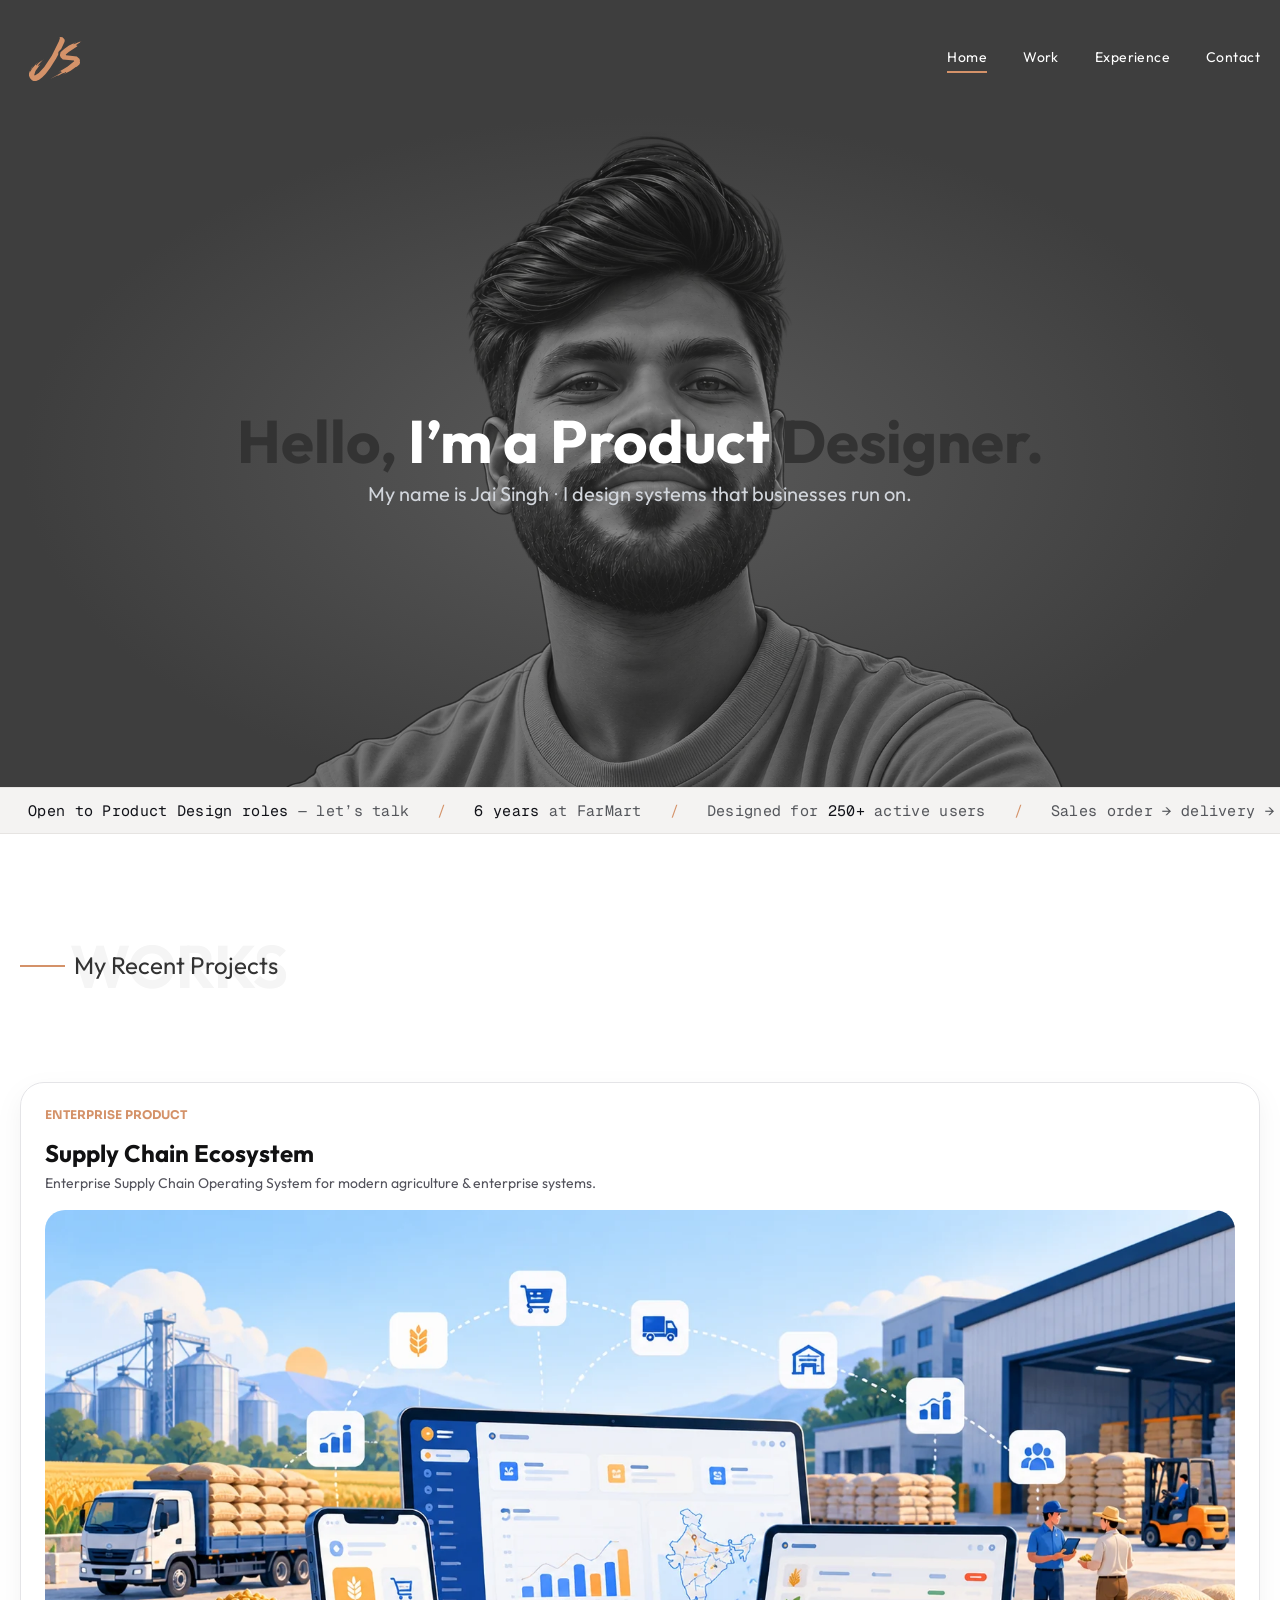
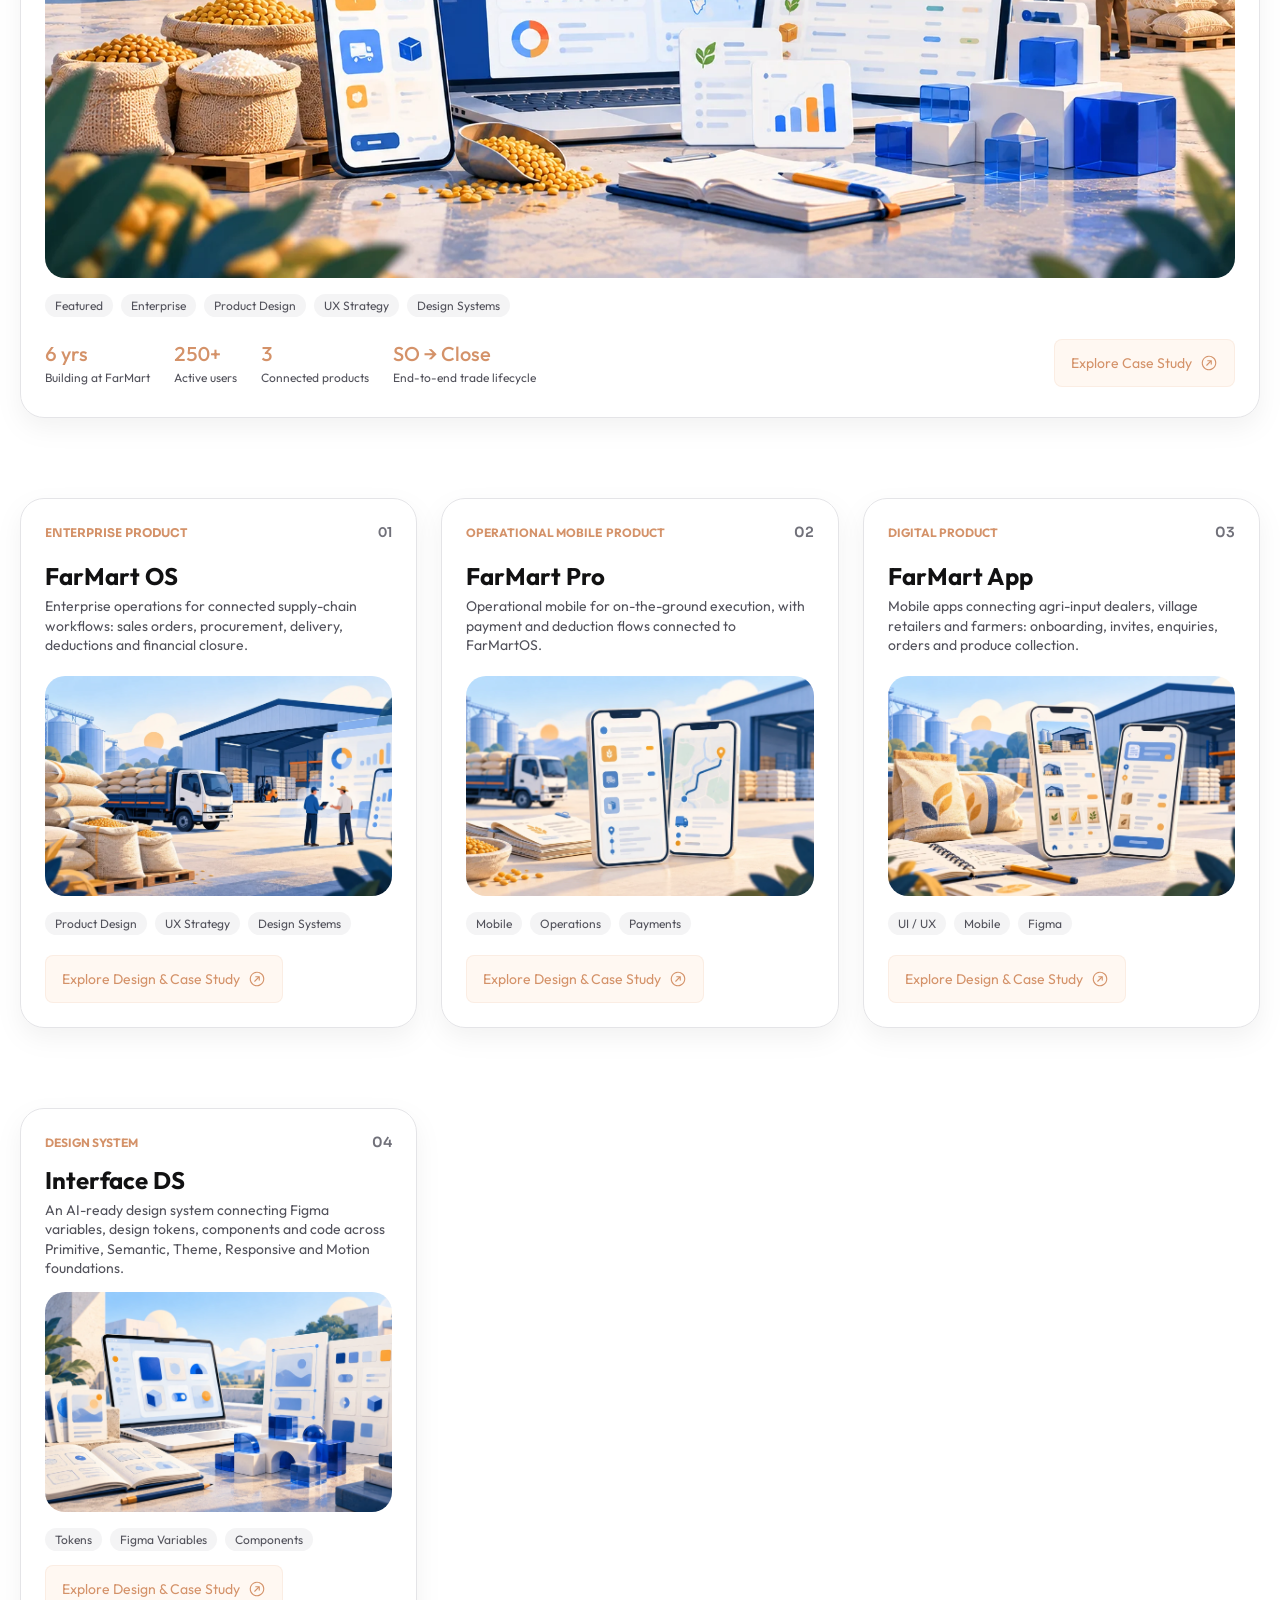
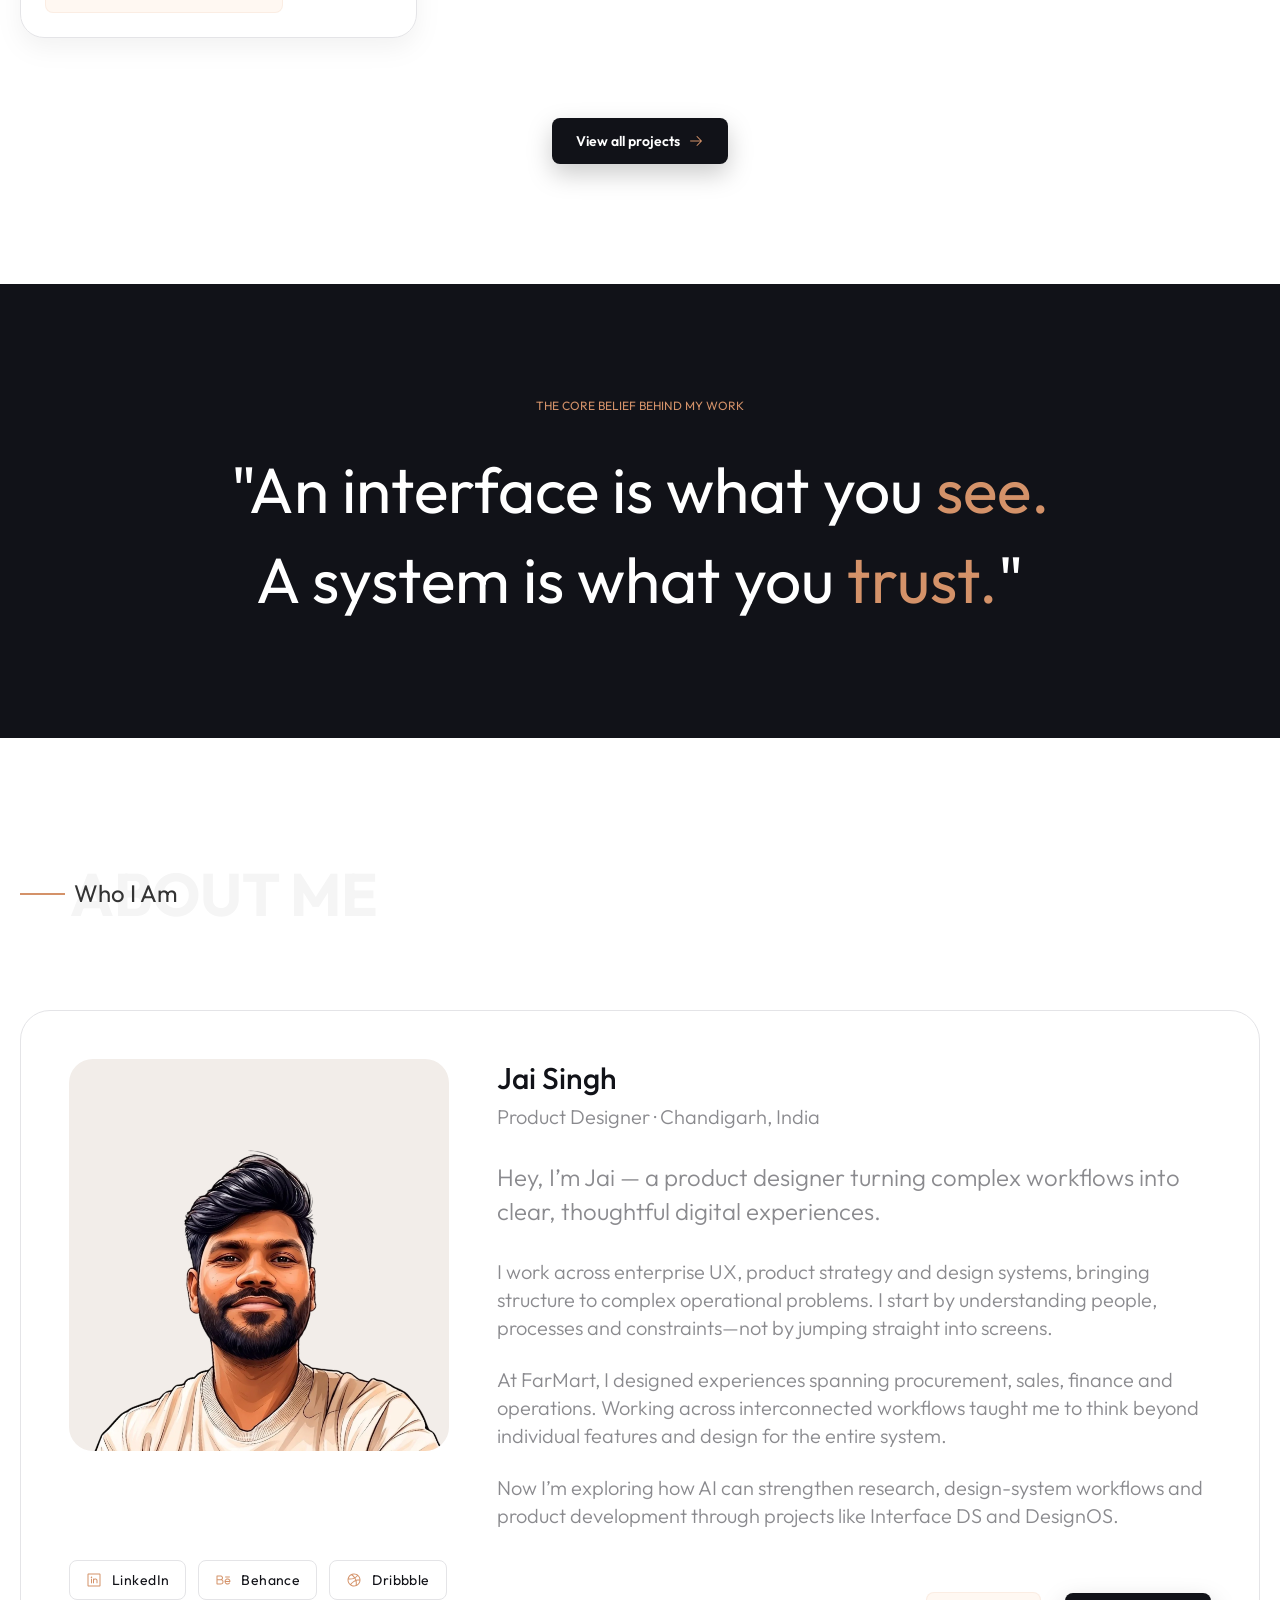
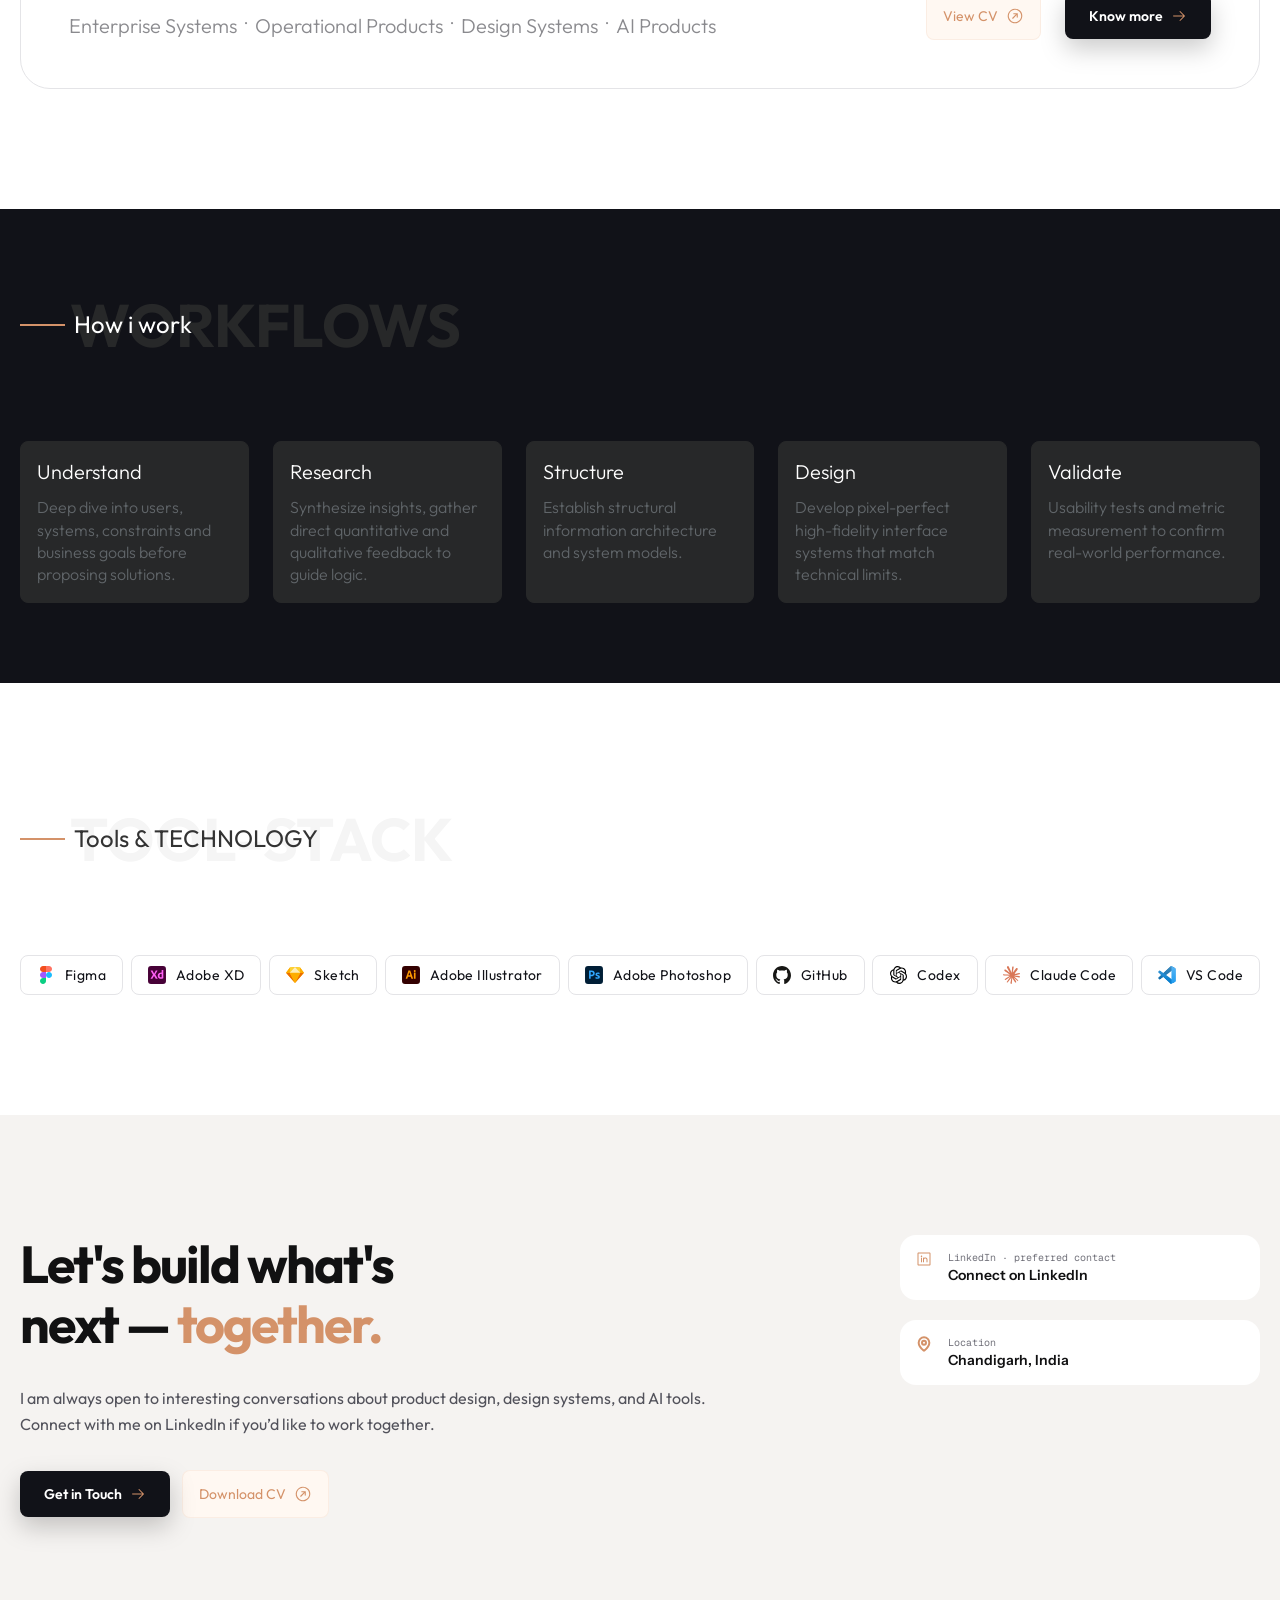
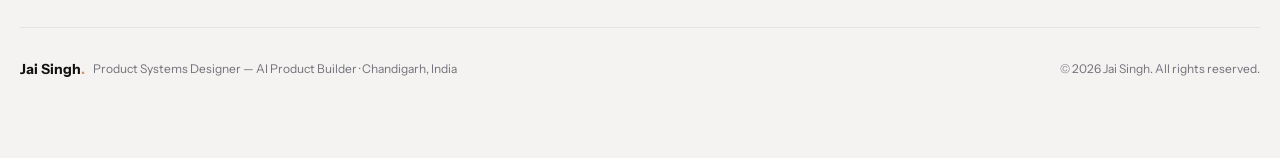
==== commit 8bdbb584: "Sync portfolio screens and rebuild project browsing" ====
--- a/index.html
+++ b/index.html
@@ -115,7 +115,7 @@
           <div class="shot shot-sm"><img src="assets/interface-ds.png" alt="Interface DS illustration: laptop and notebook showing design-system components beside abstract 3D tokens" width="1672" height="941" loading="lazy"></div>
           <div class="tags"><span class="tag">Tokens</span><span class="tag">Figma Variables</span><span class="tag">Components</span></div>
         </div>
-        <a class="btn-soft" href="pages/projects.html">Explore Design &amp; Case Study <img src="assets/arrow-circle.svg" alt=""></a>
+        <a class="btn-soft" href="case-studies/interface-ds.html">Explore Design &amp; Case Study <img src="assets/arrow-circle.svg" alt=""></a>
       </article>
     </div>
 
@@ -153,8 +153,7 @@
           <div class="paras">
             <p>I work across enterprise UX, product strategy and design systems, bringing structure to complex operational problems. I start by understanding people, processes and constraints—not by jumping straight into screens.</p>
             <p>At FarMart, I designed experiences spanning procurement, sales, finance and operations. Working across interconnected workflows taught me to think beyond individual features and design for the entire system.</p>
-            <!-- In the Figma frame this paragraph is clipped out of view by the 392px text box. Remove `hidden` to show it. -->
-            <p hidden>Now I’m exploring how AI can strengthen research, design-system workflows and product development through projects like InterfaceOS and DesignOS.</p>
+            <p>Now I’m exploring how AI can strengthen research, design-system workflows and product development through projects like Interface DS and DesignOS.</p>
           </div>
         </div>
       </div>
--- a/css/home.css
+++ b/css/home.css
@@ -81,7 +81,7 @@
   display: flex; flex-direction: column; align-items: center; text-align: center;
   padding-inline: 16px;
 }
-.hero-title { font-weight: 700; font-size: 60px; line-height: 1.2; color: #171B1C; white-space: nowrap; margin: 0; }
+.hero-title { font-weight: 700; font-size: 60px; line-height: 1.2; color: #333; white-space: nowrap; margin: 0; }
 .hero-title span { color: var(--white); }
 .hero-sub {
   margin-top: 3px; display: flex; flex-wrap: wrap; justify-content: center; align-items: center; gap: 6px;
@@ -155,7 +155,7 @@
 .btn-dark:hover img { transform: translateX(3px); }
 .btn-dark:active { transform: translateY(1px); }
 
-.grid3 { display: grid; grid-template-columns: repeat(3, minmax(0,1fr)); gap: 24px; }
+.grid3 { display: grid; grid-template-columns: repeat(3, minmax(0,1fr)); gap: 80px 24px; }
 .grid3 .card { display: flex; flex-direction: column; justify-content: space-between; min-height: 530px; }
 .card-head { display: flex; justify-content: space-between; align-items: center; }
 .num { font-weight: 600; font-size: 14px; color: var(--muted); }
@@ -290,7 +290,7 @@
   .hero-title { white-space: normal; font-size: clamp(34px, 6.6vw, 60px); text-wrap: balance; }
   .hero-sub { font-size: 17px; }
   .ticker { top: 617px; }
-  .grid3 { grid-template-columns: minmax(0, 1fr); }
+  .grid3 { grid-template-columns: minmax(0, 1fr); gap: 24px; }
   .grid3 .btn-soft { white-space: normal; text-align: left; }
   .eyebrow { white-space: normal; }
   .grid3 .card { min-height: 0; gap: 24px; }
